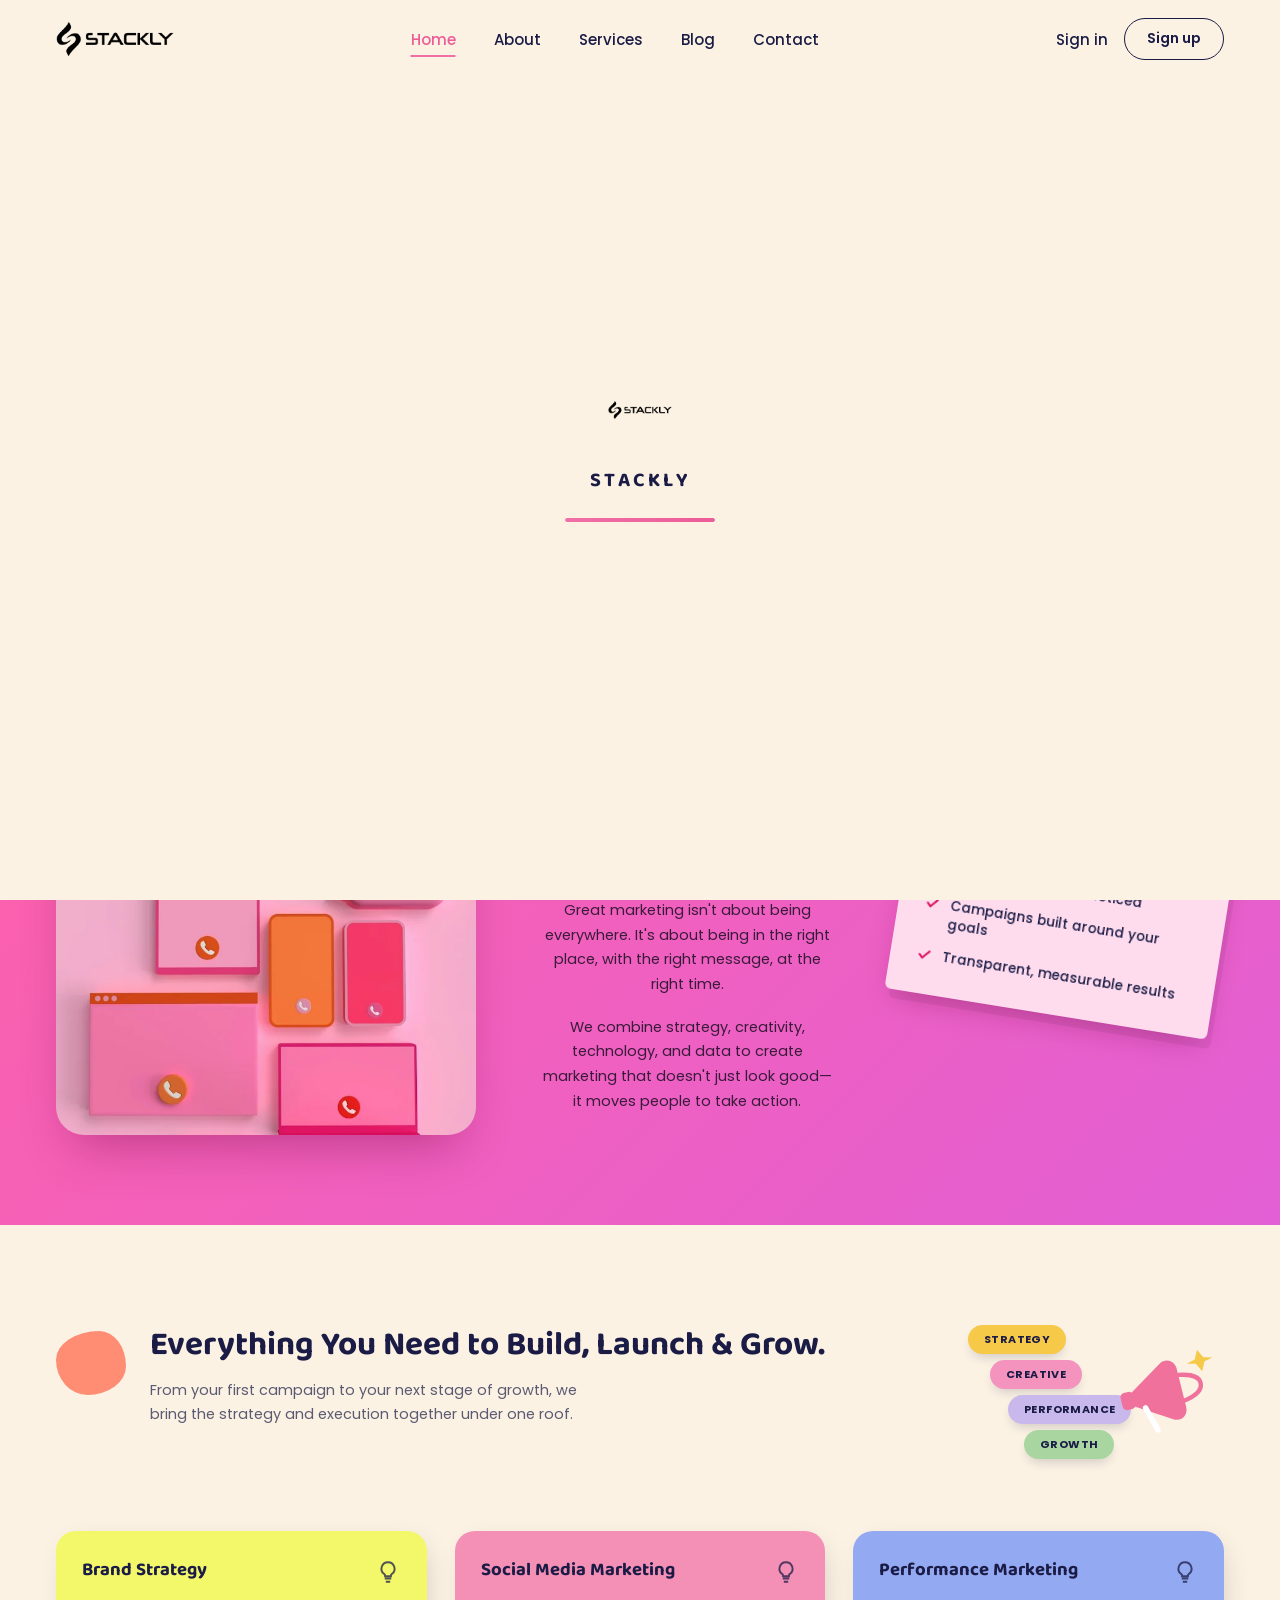
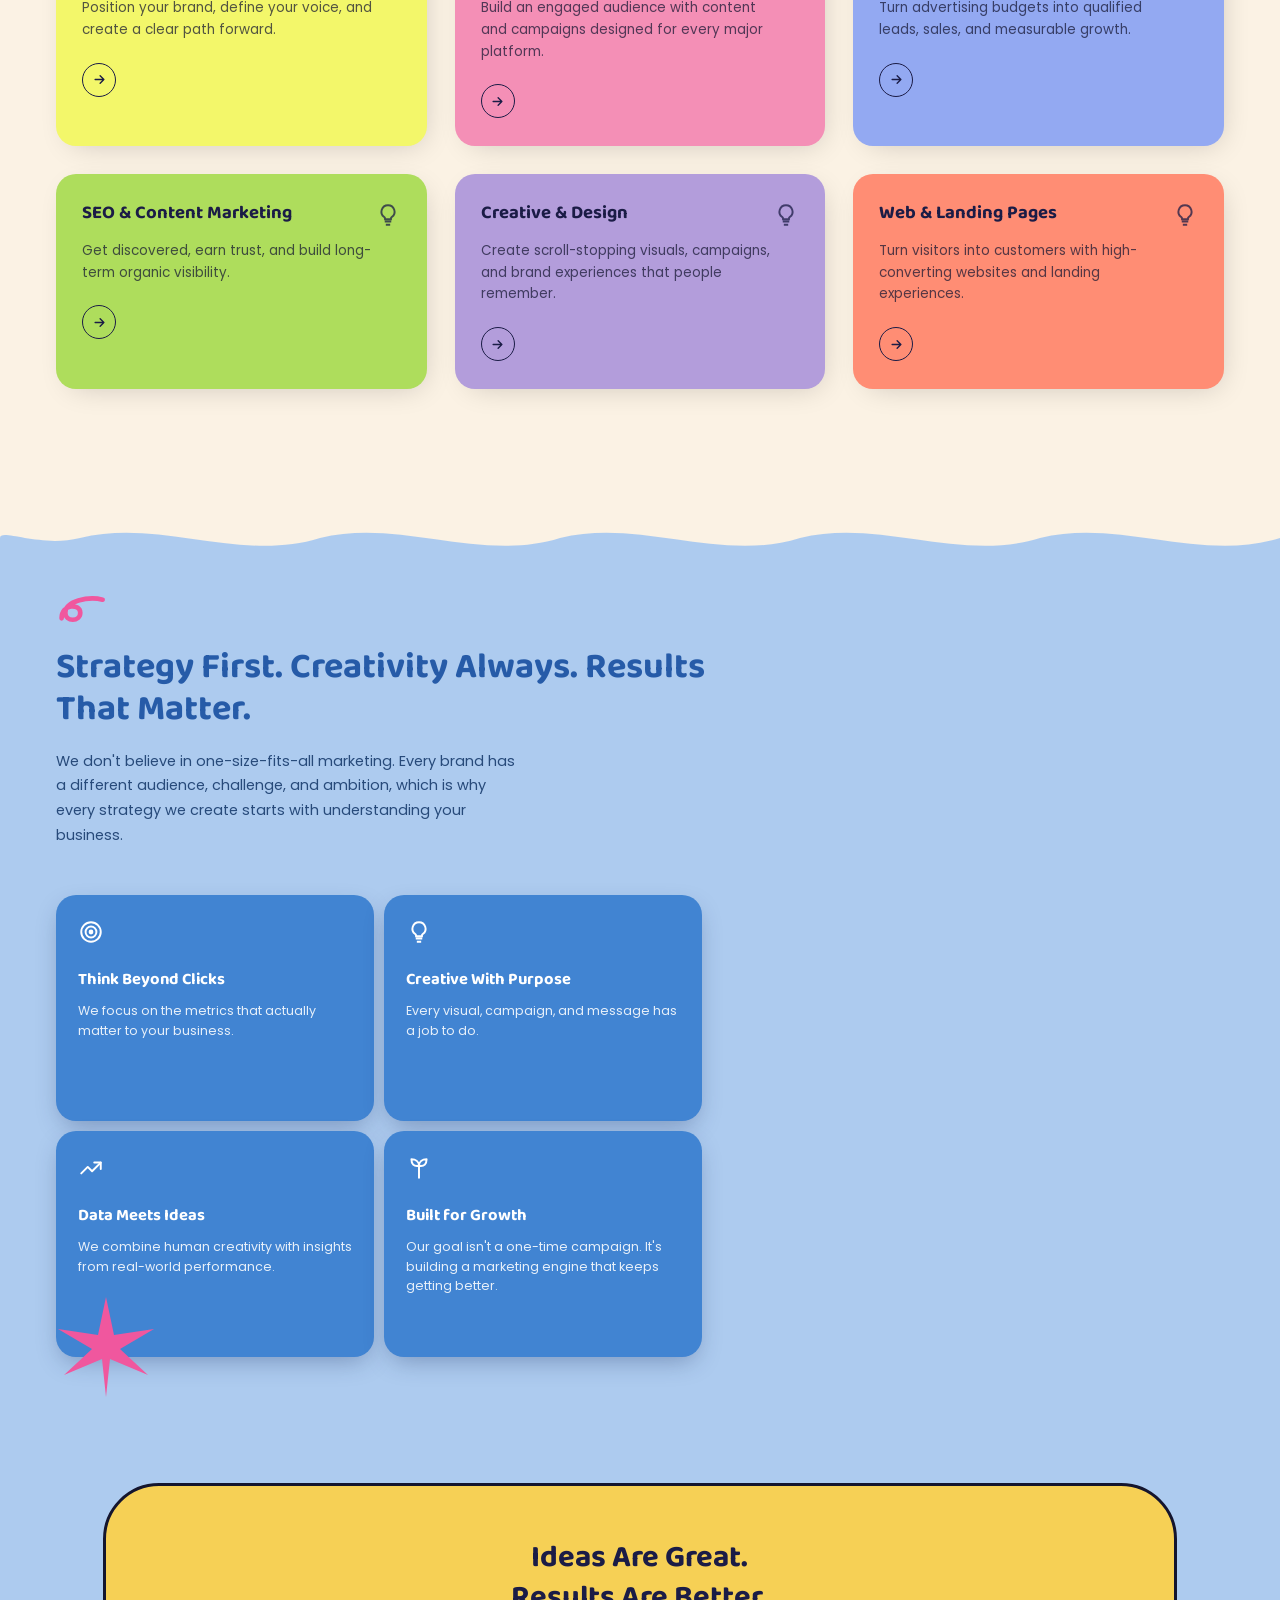
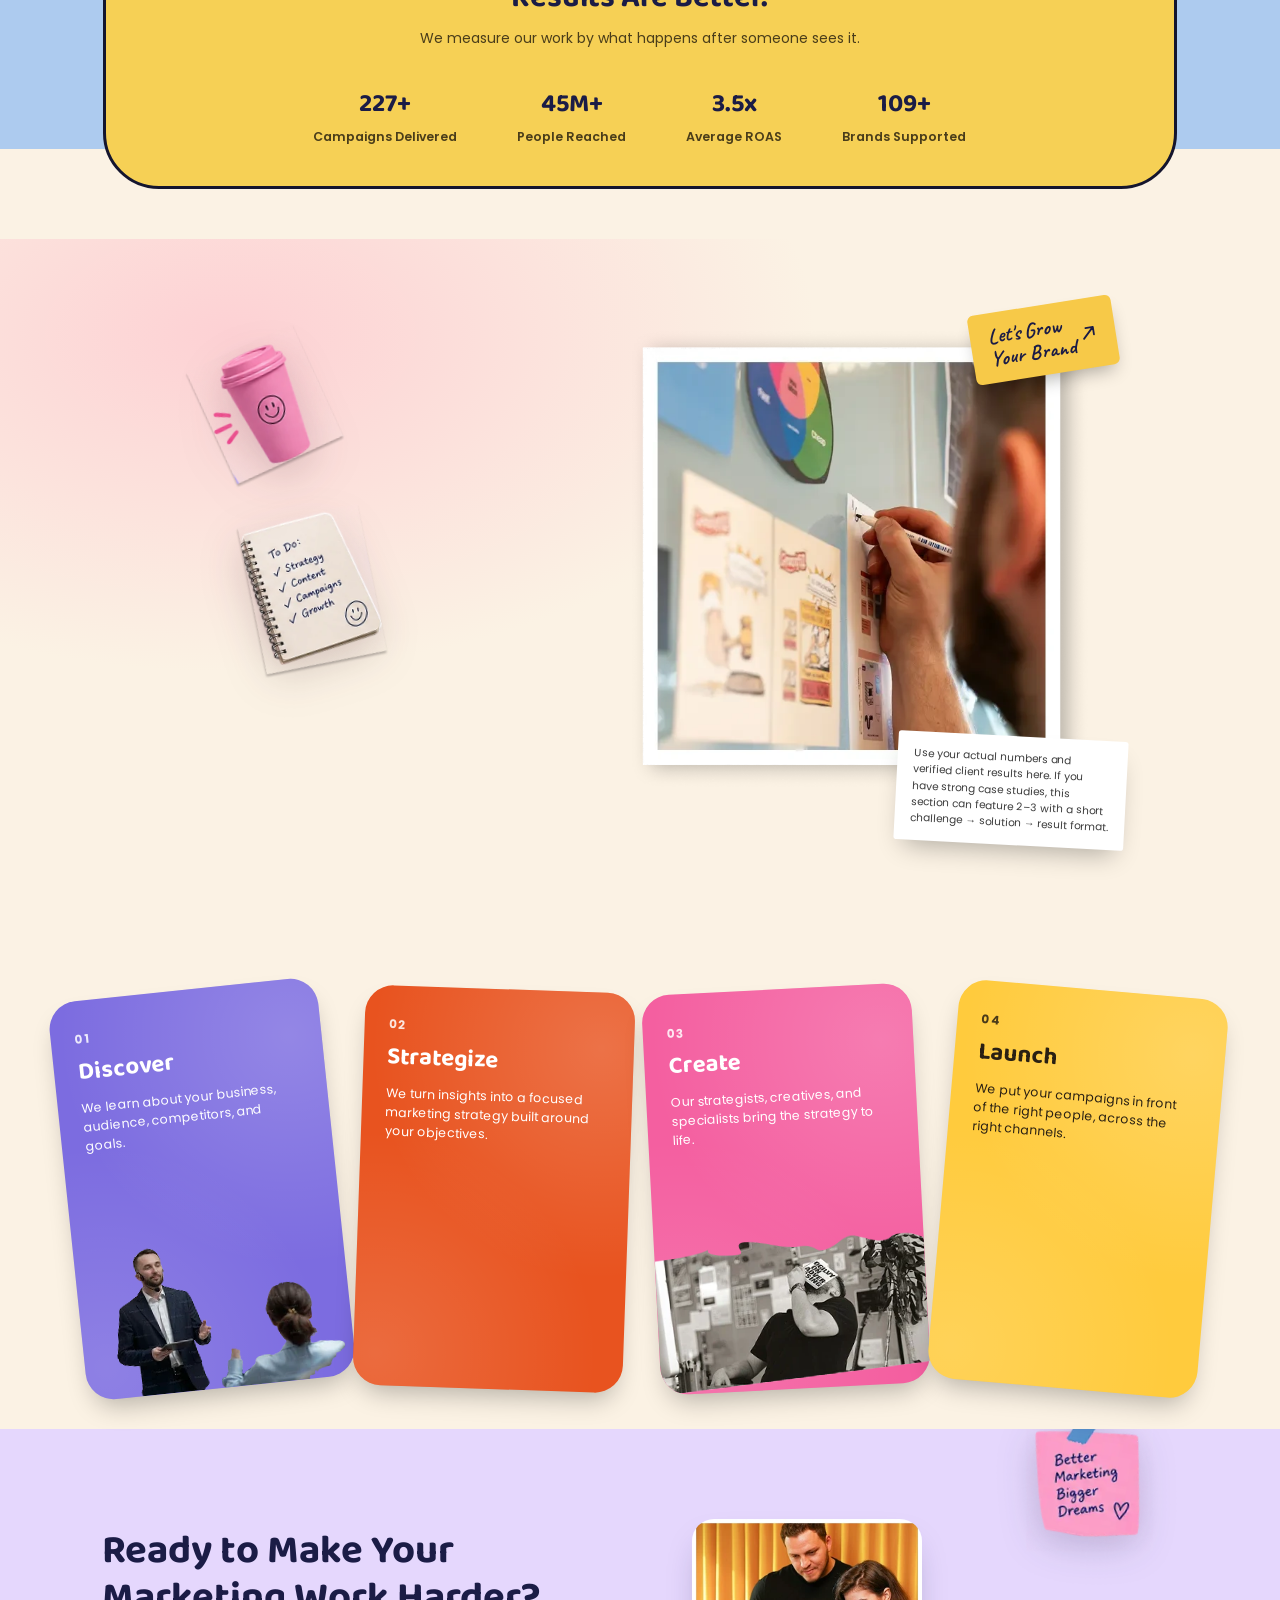
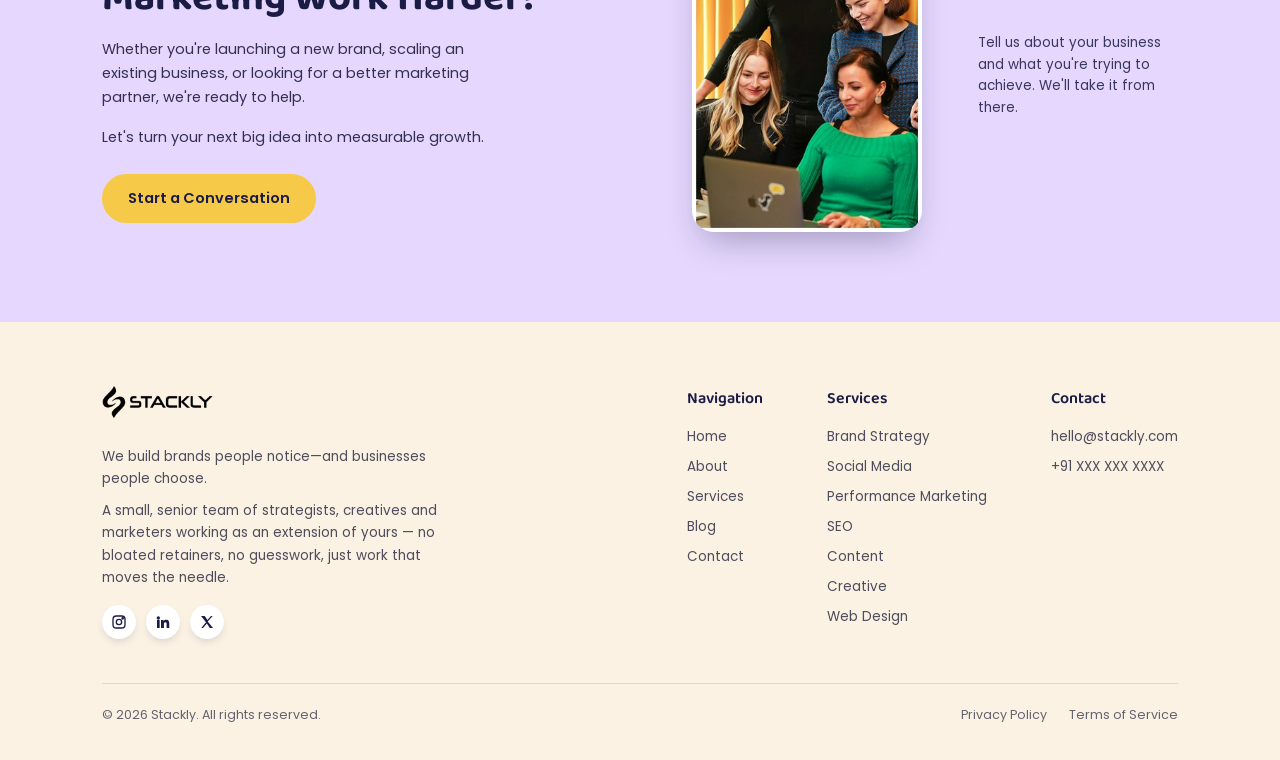
==== index.html @ a60ca411 "first commit" ====
<!DOCTYPE html>
<html lang="en">
<head>
<meta charset="UTF-8">
<meta name="viewport" content="width=device-width, initial-scale=1.0, viewport-fit=cover">
<title>Stackly — Marketing that turns attention into growth</title>
<link rel="icon" href="assets/images/favicon.png" type="image/png">
<link rel="preconnect" href="https://fonts.googleapis.com">
<link rel="preconnect" href="https://fonts.gstatic.com" crossorigin>
<link href="https://fonts.googleapis.com/css2?family=Baloo+2:wght@500;600;700;800&family=Poppins:wght@400;500;600&family=Caveat:wght@600;700&family=Bowlby+One+SC&display=swap" rel="stylesheet">
<link rel="stylesheet" href="css/base.css">
<link rel="stylesheet" href="css/home.css">
<link rel="stylesheet" href="css/preloader.css">
<script src="js/main.js" defer></script>
<script src="js/home.js" defer></script>
<script src="js/preloader.js" defer></script>
</head>
<body data-page="home">

<div id="preloader" aria-hidden="true">
  <div class="pl-mark"><img src="assets/images/logo-black.webp" alt=""></div>
  <div class="pl-word">STACKLY</div>
  <div class="pl-bar"></div>
</div>

<div data-include="header"></div>

<section class="hero">
  <div class="hero-copy">
    <h1>
      <span class="line"><span class="inner letters" id="l1">MARKETING</span></span>
      <span class="line"><span class="inner letters" id="l2">THAT TURNS</span></span>
      <span class="line"><span class="inner letters" id="l3">ATTENTION INTO</span></span>
      <span class="line pop"><span class="inner growth letters" id="l4">GROWTH.</span></span>
    </h1>
    <p>We help ambitious brands attract the right audience, build meaningful connections, and turn marketing into measurable business growth.</p>
    <div class="cta-row">
      <button class="btn-primary" data-href="contact.html">Let's Grow Your Brand</button>
      <button class="btn-outline" data-href="services.html">Explore Our Services</button>
    </div>
    <div class="tagline">
      <span>Strategy</span><span class="dot"></span>
      <span>Creative</span><span class="dot"></span>
      <span>Performance</span><span class="dot"></span>
      <span>Growth</span>
    </div>
  </div>

  <div class="hero-art">
    <div class="art-stage" id="artStage">
      <img class="hero-img" src="assets/images/home-marketing-that-turns-attention.webp" alt="Marketing that turns attention into growth — illustrated collage">
    </div>
  </div>
</section>

<section class="brand-more" id="brandMore">
  <div class="bm-wrap">
    <div class="bm-image">
      <img src="assets/images/home-3d-illustration-of-chat.webp" alt="3D illustration of chat and communication icons">
    </div>

    <div class="bm-copy">
      <h2 id="bmHeading">Your Brand Deserves More Than Just Marketing.</h2>
      <div class="bm-check">✓</div>
      <p>Great marketing isn't about being everywhere. It's about being in the right place, with the right message, at the right time.</p>
      <p>We combine strategy, creativity, technology, and data to create marketing that doesn't just look good—it moves people to take action.</p>
    </div>

    <div class="bm-note">
      <div class="bm-flag"></div>
      <ul>
        <li><span class="tick"><svg viewBox="0 0 20 20" fill="none" stroke="currentColor" stroke-width="2.4" stroke-linecap="round" stroke-linejoin="round"><path d="M4 10l4 4 8-9"/></svg></span>Data-backed strategies</li>
        <li><span class="tick"><svg viewBox="0 0 20 20" fill="none" stroke="currentColor" stroke-width="2.4" stroke-linecap="round" stroke-linejoin="round"><path d="M4 10l4 4 8-9"/></svg></span>Creative that gets noticed</li>
        <li><span class="tick"><svg viewBox="0 0 20 20" fill="none" stroke="currentColor" stroke-width="2.4" stroke-linecap="round" stroke-linejoin="round"><path d="M4 10l4 4 8-9"/></svg></span>Campaigns built around your goals</li>
        <li><span class="tick"><svg viewBox="0 0 20 20" fill="none" stroke="currentColor" stroke-width="2.4" stroke-linecap="round" stroke-linejoin="round"><path d="M4 10l4 4 8-9"/></svg></span>Transparent, measurable results</li>
      </ul>
    </div>
  </div>
</section>

<section class="build-section" id="buildSection">
  <div class="build-wrap">
    <div class="build-intro">
      <div class="intro-left">
        <div class="intro-blob"></div>
        <div class="intro-text">
          <h2 id="buildHeading">Everything You Need to Build, Launch &amp; Grow.</h2>
          <p>From your first campaign to your next stage of growth, we bring the strategy and execution together under one roof.</p>
        </div>
      </div>

      <div class="intro-megaphone">
        <div class="tag-stack">
          <span class="tag tag-strategy">STRATEGY</span>
          <span class="tag tag-creative">CREATIVE</span>
          <span class="tag tag-performance">PERFORMANCE</span>
          <span class="tag tag-growth">GROWTH</span>
        </div>
        <svg class="megaphone" viewBox="0 0 100 100" fill="none">
          <path d="M20 44 L52 24 C58 20 66 24 66 32 L66 68 C66 76 58 80 52 76 L20 56 Z" fill="currentColor"/>
          <rect x="10" y="42" width="12" height="16" rx="4" fill="currentColor"/>
          <path d="M66 38 C78 40 84 44 84 50 C84 56 78 60 66 62" stroke="currentColor" stroke-width="4" fill="none" stroke-linecap="round"/>
          <path d="M30 60 L36 82" stroke="#fff" stroke-width="5" stroke-linecap="round"/>
          <g class="spark">
            <path d="M88 20 L92 28 L100 30 L92 32 L88 40 L84 32 L76 30 L84 28 Z" fill="#F7C948"/>
          </g>
        </svg>
      </div>
    </div>

    <div class="cards-grid">
      <div class="service-card card-yellow">
        <div class="card-top">
          <h3>Brand Strategy</h3>
          <svg class="card-bulb" viewBox="0 0 24 24" fill="none" stroke="currentColor" stroke-width="1.8"><path d="M9 18h6M10 21h4M12 3a6 6 0 0 0-3.5 10.9c.5.4.8 1 .8 1.6v.5h5.4v-.5c0-.6.3-1.2.8-1.6A6 6 0 0 0 12 3Z"/></svg>
        </div>
        <p>Position your brand, define your voice, and create a clear path forward.</p>
        <button class="card-arrow" aria-label="Learn more" data-href="services.html"><svg viewBox="0 0 24 24" fill="none" stroke="currentColor" stroke-width="2.2" stroke-linecap="round" stroke-linejoin="round"><path d="M5 12h14M13 6l6 6-6 6"/></svg></button>
      </div>

      <div class="service-card card-pink">
        <div class="card-top">
          <h3>Social Media Marketing</h3>
          <svg class="card-bulb" viewBox="0 0 24 24" fill="none" stroke="currentColor" stroke-width="1.8"><path d="M9 18h6M10 21h4M12 3a6 6 0 0 0-3.5 10.9c.5.4.8 1 .8 1.6v.5h5.4v-.5c0-.6.3-1.2.8-1.6A6 6 0 0 0 12 3Z"/></svg>
        </div>
        <p>Build an engaged audience with content and campaigns designed for every major platform.</p>
        <button class="card-arrow" aria-label="Learn more" data-href="services.html"><svg viewBox="0 0 24 24" fill="none" stroke="currentColor" stroke-width="2.2" stroke-linecap="round" stroke-linejoin="round"><path d="M5 12h14M13 6l6 6-6 6"/></svg></button>
      </div>

      <div class="service-card card-blue">
        <div class="card-top">
          <h3>Performance Marketing</h3>
          <svg class="card-bulb" viewBox="0 0 24 24" fill="none" stroke="currentColor" stroke-width="1.8"><path d="M9 18h6M10 21h4M12 3a6 6 0 0 0-3.5 10.9c.5.4.8 1 .8 1.6v.5h5.4v-.5c0-.6.3-1.2.8-1.6A6 6 0 0 0 12 3Z"/></svg>
        </div>
        <p>Turn advertising budgets into qualified leads, sales, and measurable growth.</p>
        <button class="card-arrow" aria-label="Learn more" data-href="services.html"><svg viewBox="0 0 24 24" fill="none" stroke="currentColor" stroke-width="2.2" stroke-linecap="round" stroke-linejoin="round"><path d="M5 12h14M13 6l6 6-6 6"/></svg></button>
      </div>

      <div class="service-card card-green">
        <div class="card-top">
          <h3>SEO &amp; Content Marketing</h3>
          <svg class="card-bulb" viewBox="0 0 24 24" fill="none" stroke="currentColor" stroke-width="1.8"><path d="M9 18h6M10 21h4M12 3a6 6 0 0 0-3.5 10.9c.5.4.8 1 .8 1.6v.5h5.4v-.5c0-.6.3-1.2.8-1.6A6 6 0 0 0 12 3Z"/></svg>
        </div>
        <p>Get discovered, earn trust, and build long-term organic visibility.</p>
        <button class="card-arrow" aria-label="Learn more" data-href="services.html"><svg viewBox="0 0 24 24" fill="none" stroke="currentColor" stroke-width="2.2" stroke-linecap="round" stroke-linejoin="round"><path d="M5 12h14M13 6l6 6-6 6"/></svg></button>
      </div>

      <div class="service-card card-purple">
        <div class="card-top">
          <h3>Creative &amp; Design</h3>
          <svg class="card-bulb" viewBox="0 0 24 24" fill="none" stroke="currentColor" stroke-width="1.8"><path d="M9 18h6M10 21h4M12 3a6 6 0 0 0-3.5 10.9c.5.4.8 1 .8 1.6v.5h5.4v-.5c0-.6.3-1.2.8-1.6A6 6 0 0 0 12 3Z"/></svg>
        </div>
        <p>Create scroll-stopping visuals, campaigns, and brand experiences that people remember.</p>
        <button class="card-arrow" aria-label="Learn more" data-href="services.html"><svg viewBox="0 0 24 24" fill="none" stroke="currentColor" stroke-width="2.2" stroke-linecap="round" stroke-linejoin="round"><path d="M5 12h14M13 6l6 6-6 6"/></svg></button>
      </div>

      <div class="service-card card-orange">
        <div class="card-top">
          <h3>Web &amp; Landing Pages</h3>
          <svg class="card-bulb" viewBox="0 0 24 24" fill="none" stroke="currentColor" stroke-width="1.8"><path d="M9 18h6M10 21h4M12 3a6 6 0 0 0-3.5 10.9c.5.4.8 1 .8 1.6v.5h5.4v-.5c0-.6.3-1.2.8-1.6A6 6 0 0 0 12 3Z"/></svg>
        </div>
        <p>Turn visitors into customers with high-converting websites and landing experiences.</p>
        <button class="card-arrow" aria-label="Learn more" data-href="services.html"><svg viewBox="0 0 24 24" fill="none" stroke="currentColor" stroke-width="2.2" stroke-linecap="round" stroke-linejoin="round"><path d="M5 12h14M13 6l6 6-6 6"/></svg></button>
      </div>
    </div>
  </div>
</section>

<section class="strategy-section" id="strategySection">
  <svg class="wave-top" viewBox="0 0 1600 60" preserveAspectRatio="none">
    <path d="M0,0 L1600,0 L1600,30 C1500,55 1400,10 1300,30 C1200,55 1100,10 1000,30 C900,55 800,10 700,30 C600,55 500,10 400,30 C300,55 200,10 100,30 C50,40 0,20 0,30 Z" fill="#FBF2E4"/>
  </svg>

  <div class="strategy-wrap">
    <div class="strategy-row">
      <div class="strategy-copy">
        <svg class="squiggle-icon" viewBox="0 0 60 40" fill="none" stroke="currentColor" stroke-width="5" stroke-linecap="round">
          <path d="M6 30 C6 14 26 14 26 24 C26 34 10 34 10 24 C10 12 34 6 50 10"/>
        </svg>
        <h2 id="strategyHeading">Strategy First. Creativity Always. Results That Matter.</h2>
        <p>We don't believe in one-size-fits-all marketing. Every brand has a different audience, challenge, and ambition, which is why every strategy we create starts with understanding your business.</p>
      </div>

      <div class="strategy-cards">
        <div class="s-card">
          <svg class="s-icon" viewBox="0 0 24 24" fill="none" stroke="currentColor" stroke-width="1.8"><circle cx="12" cy="12" r="9"/><circle cx="12" cy="12" r="5"/><circle cx="12" cy="12" r="1.3" fill="currentColor"/></svg>
          <h3>Think Beyond Clicks</h3>
          <p>We focus on the metrics that actually matter to your business.</p>
        </div>
        <div class="s-card">
          <svg class="s-icon" viewBox="0 0 24 24" fill="none" stroke="currentColor" stroke-width="1.8"><path d="M9 18h6M10 21h4M12 3a6 6 0 0 0-3.5 10.9c.5.4.8 1 .8 1.6v.5h5.4v-.5c0-.6.3-1.2.8-1.6A6 6 0 0 0 12 3Z"/></svg>
          <h3>Creative With Purpose</h3>
          <p>Every visual, campaign, and message has a job to do.</p>
        </div>
        <div class="s-card">
          <svg class="s-icon" viewBox="0 0 24 24" fill="none" stroke="currentColor" stroke-width="1.8" stroke-linecap="round" stroke-linejoin="round"><path d="M3 17l6-6 4 4 8-8"/><path d="M15 7h6v6"/></svg>
          <h3>Data Meets Ideas</h3>
          <p>We combine human creativity with insights from real-world performance.</p>
        </div>
        <div class="s-card">
          <svg class="s-icon" viewBox="0 0 24 24" fill="none" stroke="currentColor" stroke-width="1.8" stroke-linecap="round" stroke-linejoin="round"><path d="M12 21V10M12 10C12 6 9 4 5 4c0 4 2 7 7 6ZM12 10c0-4 3-6 7-6 0 4-2 7-7 6Z"/></svg>
          <h3>Built for Growth</h3>
          <p>Our goal isn't a one-time campaign. It's building a marketing engine that keeps getting better.</p>
        </div>
      </div>
    </div>

    <svg class="star-decor" viewBox="0 0 100 100" fill="currentColor">
      <path d="M50 0 L58 38 L98 32 L64 52 L92 78 L54 62 L50 100 L46 62 L8 78 L36 52 L2 32 L42 38 Z"/>
    </svg>
  </div>

  <div class="stats-banner">
    <h3>Ideas Are Great.<br>Results Are Better.</h3>
    <p>We measure our work by what happens after someone sees it.</p>
    <div class="stats-row">
      <div class="stat"><strong data-count="250" data-suffix="+">0</strong><span>Campaigns Delivered</span></div>
      <div class="stat"><strong data-count="50" data-suffix="M+">0</strong><span>People Reached</span></div>
      <div class="stat"><strong data-count="3.8" data-suffix="x">0</strong><span>Average ROAS</span></div>
      <div class="stat"><strong data-count="120" data-suffix="+">0</strong><span>Brands Supported</span></div>
    </div>
  </div>
</section>

<section class="journey-section" id="journeySection">
  <div class="collage-wrap">
    <img class="collage-coffee" src="assets/images/home-coffee-cup-sticker.webp" alt="Coffee cup sticker">
    <img class="collage-notebook" src="assets/images/home-to-do-notebook-sticker.webp" alt="To-do notebook sticker">
    <div class="collage-photo-wrap">
      <img class="collage-photo" src="assets/images/home-team-planning-a-campaign.webp" alt="Team planning a campaign on a whiteboard">
      <div class="sticky-grow">Let's Grow<br>Your Brand
        <svg viewBox="0 0 24 24" fill="none" stroke="currentColor" stroke-width="2.4" stroke-linecap="round" stroke-linejoin="round"><path d="M5 19L19 5M19 5H9M19 5v10"/></svg>
      </div>
      <div class="note-card">Use your actual numbers and verified client results here. If you have strong case studies, this section can feature 2–3 with a short challenge → solution → result format.</div>
    </div>
  </div>

  <div class="process-row">
    <div class="proc-card" style="--rot:-6deg;--bg:#7c6ce0">
      <div class="proc-content">
        <span class="proc-num">01</span>
        <h3>Discover</h3>
        <p>We learn about your business, audience, competitors, and goals.</p>
      </div>
      <div class="proc-photo"><img src="assets/images/home-consultant-presenting-to-a.webp" alt="Consultant presenting to a client"></div>
    </div>
    <div class="proc-card no-photo" style="--rot:2deg;--bg:#e8531f">
      <div class="proc-content">
        <span class="proc-num">02</span>
        <h3>Strategize</h3>
        <p>We turn insights into a focused marketing strategy built around your objectives.</p>
      </div>
    </div>
    <div class="proc-card" style="--rot:-3deg;--bg:#f45fa0">
      <div class="proc-content">
        <span class="proc-num">03</span>
        <h3>Create</h3>
        <p>Our strategists, creatives, and specialists bring the strategy to life.</p>
      </div>
      <div class="proc-photo"><img src="assets/images/home-designer-pinning-creative-concepts.webp" alt="Designer pinning creative concepts to a board"></div>
    </div>
    <div class="proc-card no-photo dark-text" style="--rot:5deg;--bg:#ffcb3d">
      <div class="proc-content">
        <span class="proc-num">04</span>
        <h3>Launch</h3>
        <p>We put your campaigns in front of the right people, across the right channels.</p>
      </div>
    </div>
  </div>
</section>

<section class="cta-section" id="ctaSection">
  <div class="cta-sticky"><img src="assets/images/home-sticky-note-better-marketing.webp" alt="Sticky note: Better Marketing, Bigger Dreams"></div>
  <div class="cta-inner">
    <div class="cta-left">
      <h2>Ready to Make Your Marketing Work Harder?</h2>
      <p>Whether you're launching a new brand, scaling an existing business, or looking for a better marketing partner, we're ready to help.</p>
      <p>Let's turn your next big idea into measurable growth.</p>
      <button class="btn-primary" data-href="contact.html">Start a Conversation</button>
    </div>
    <div class="cta-photo"><img src="assets/images/home-team-collaborating-around-a.webp" alt="Team collaborating around a laptop"></div>
    <p class="cta-note">Tell us about your business and what you're trying to achieve. We'll take it from there.</p>
  </div>
</section>

<div data-include="footer"></div>

</body>
</html>
---- css/base.css ----
/* =====================================================================
   Stackly — shared styles
   Header (fixed on scroll), footer, and site-wide helpers.
   Loaded on every page BEFORE the page's own stylesheet.
   Header/footer use --site-* variables so they look identical everywhere;
   their background follows each page's own --cream.
   ===================================================================== */

:root{
  --site-ink:#141530;
  --site-navy:#1B1C46;
  --site-pink:#F06FA6;
  --site-pink-deep:#ED5C96;
  --header-h:78px;          /* height of the fixed header (body is padded by this) */
}

html{scroll-behavior:smooth;scroll-padding-top:var(--header-h);}
body{padding-top:var(--header-h);}

/* local reset so the shared components render the same on every page */
.site-header *, .site-footer *{margin:0;padding:0;box-sizing:border-box;}
.site-header, .site-footer{font-family:'Poppins',sans-serif;}

/* ================= HEADER (fixed) ================= */
.site-header{
  position:fixed !important;
  top:0 !important;
  left:0 !important;
  right:0 !important;
  z-index:9999;
  height:var(--header-h);
  display:flex;
  align-items:center;
  justify-content:space-between;
  padding:0 56px;
  background:var(--cream,#FBF2E4);
  transition:height .3s ease, box-shadow .3s ease, background-color .3s ease;
}
.site-header.is-scrolled{
  height:62px;
  box-shadow:0 10px 26px -16px rgba(27,28,70,.4);
}
@media (min-width:901px){
  @supports (background:color-mix(in srgb, red 50%, blue)){
    .site-header.is-scrolled{
      background:color-mix(in srgb, var(--cream,#FBF2E4) 90%, transparent);
      -webkit-backdrop-filter:blur(10px);
      backdrop-filter:blur(10px);
    }
  }
}

.brand-logo{display:flex;align-items:center;text-decoration:none;cursor:pointer;}
.brand-logo-img{
  height:34px;
  width:auto;
  display:block;
  transition:transform .5s cubic-bezier(.34,1.56,.64,1), filter .4s ease, height .3s ease;
}
.site-header.is-scrolled .brand-logo-img{height:30px;}
.brand-logo:hover .brand-logo-img{transform:rotate(-4deg) scale(1.05);filter:drop-shadow(0 4px 10px rgba(27,28,70,.25));}

.site-nav{display:flex;gap:38px;}
.site-nav a{
  text-decoration:none;
  color:var(--site-navy);
  font-size:15px;
  font-weight:500;
  position:relative;
  padding:4px 0;
  transition:color .3s ease;
}
.site-nav a::before{
  content:'';
  position:absolute;
  left:50%;bottom:-2px;
  width:0;height:2px;
  background:var(--site-pink);
  transition:all .35s cubic-bezier(.34,1.56,.64,1);
  transform:translateX(-50%);
}
.site-nav a:hover{color:var(--site-pink-deep);}
.site-nav a:hover::before{width:100%;}
.site-nav a.active{color:var(--site-pink-deep);}
.site-nav a.active::before{width:100%;}

.site-auth{display:flex;align-items:center;gap:16px;}
.site-signin{
  font-size:15px;font-weight:500;color:var(--site-navy);
  text-decoration:none;
  transition:opacity .3s, color .3s;
}
.site-signin:hover{opacity:.6;}
.site-signin.active{color:var(--site-pink-deep);}
.btn-signup{
  display:inline-block;
  font-family:'Poppins',sans-serif;
  font-weight:600;
  font-size:14px;
  line-height:1.4;
  text-decoration:none;
  border:1.5px solid var(--site-navy);
  background:transparent;
  padding:10px 22px;
  border-radius:30px;
  cursor:pointer;
  color:var(--site-navy);
  position:relative;
  overflow:hidden;
  transition:color .35s ease, transform .3s ease;
}
.btn-signup::before{
  content:'';
  position:absolute;inset:0;
  background:var(--site-navy);
  transform:translateY(101%);
  transition:transform .35s cubic-bezier(.65,0,.35,1);
  z-index:-1;
}
.btn-signup:hover, .btn-signup.active{color:#fff;transform:translateY(-2px);}
.btn-signup:hover::before, .btn-signup.active::before{transform:translateY(0);}

/* hamburger (mobile only) */
.site-toggle{
  display:none;
  width:42px;height:42px;
  border:0;background:transparent;cursor:pointer;
  flex-direction:column;align-items:center;justify-content:center;gap:5px;
}
.site-toggle span{
  display:block;width:24px;height:2.5px;border-radius:2px;
  background:var(--site-navy);
  transition:transform .3s ease, opacity .2s ease;
}
.site-header.menu-open .site-toggle span:nth-child(1){transform:translateY(7.5px) rotate(45deg);}
.site-header.menu-open .site-toggle span:nth-child(2){opacity:0;}
.site-header.menu-open .site-toggle span:nth-child(3){transform:translateY(-7.5px) rotate(-45deg);}

@media (max-width:900px){
  :root{--header-h:64px;}
  .site-header{padding:0 20px;flex-wrap:wrap;align-content:flex-start;}
  .site-header.is-scrolled{height:56px;}
  .site-header .brand-logo, .site-header .site-toggle{height:var(--header-h);}
  .site-header.is-scrolled .brand-logo, .site-header.is-scrolled .site-toggle{height:56px;}
  .brand-logo-img{height:30px;}
  .site-header.is-scrolled .brand-logo-img{height:27px;}
  .site-toggle{display:flex;margin-right:-8px;}
  .site-nav, .site-auth{display:none;width:100%;}
  .site-header.menu-open{height:auto;padding-bottom:18px;background:var(--cream,#FBF2E4);box-shadow:0 14px 30px -18px rgba(27,28,70,.45);}
  .site-header.menu-open .site-nav{display:flex;flex-direction:column;gap:4px;padding:6px 0 10px;}
  .site-header.menu-open .site-nav a{padding:11px 0;font-size:16px;}
  .site-header.menu-open .site-nav a::before{display:none;}
  .site-header.menu-open .site-auth{display:flex;padding-top:6px;}
}

/* ================= FOOTER ================= */
.site-footer{
  background:var(--cream,#FBF2E4);
  padding:64px 8vw 36px;
}
.footer-top{
  max-width:1300px;
  margin:0 auto;
  display:flex;
  justify-content:space-between;
  gap:40px;
  flex-wrap:wrap;
}
.footer-brand{max-width:340px;}
.footer-brand .brand-logo-img{height:32px;display:block;margin-bottom:18px;}
.footer-brand .brand-logo:hover .brand-logo-img{transform:none;filter:none;}
.footer-brand p{
  font-size:13.5px;
  line-height:1.65;
  color:var(--site-ink);
  opacity:.75;
  margin-top:10px;
}
.footer-cols{display:flex;gap:64px;flex-wrap:wrap;}
.footer-col h4{
  font-family:'Baloo 2',sans-serif;
  font-size:16px;
  font-weight:600;
  color:var(--site-navy);
  margin-bottom:16px;
}
.footer-col a{
  display:block;
  text-decoration:none;
  color:var(--site-ink);
  opacity:.75;
  font-size:13.5px;
  margin-bottom:10px;
  transition:opacity .25s ease, transform .25s ease, color .25s ease;
}
.footer-col a:hover{opacity:1;transform:translateX(3px);color:var(--site-pink-deep);}
.footer-social{display:flex;gap:10px;margin-top:16px;}
.footer-social a{
  width:34px;height:34px;
  border-radius:50%;
  background:#fff;
  display:flex;align-items:center;justify-content:center;
  color:var(--site-navy);
  box-shadow:0 4px 10px -4px rgba(27,28,70,.25);
  transition:transform .3s cubic-bezier(.34,1.56,.64,1), background .3s ease, color .3s ease;
}
.footer-social a svg{width:16px;height:16px;}
.footer-social a:hover{background:var(--site-pink);color:#fff;transform:translateY(-3px) rotate(-6deg);}
.footer-bottom{
  max-width:1300px;
  margin:44px auto 0;
  padding-top:22px;
  border-top:1px solid rgba(27,28,70,.12);
  display:flex;
  justify-content:space-between;
  align-items:center;
  flex-wrap:wrap;
  gap:12px;
}
.footer-bottom p{font-size:12.5px;color:var(--site-ink);opacity:.65;}
.footer-legal{display:flex;gap:22px;}
.footer-legal a{
  font-size:12.5px;
  color:var(--site-ink);
  opacity:.65;
  text-decoration:none;
  transition:opacity .25s ease, color .25s ease;
}
.footer-legal a:hover{opacity:1;color:var(--site-pink-deep);}

@media (max-width:700px){
  .footer-top{flex-direction:column;}
  .footer-cols{gap:40px;}
  .footer-bottom{flex-direction:column;text-align:center;}
}
---- css/home.css ----
:root{
  --cream:#FBF2E4;
  --cream-2:#F5E9D6;
  --navy:#1B1C46;
  --pink:#F06FA6;
  --pink-deep:#ED5C96;
  --yellow:#F7C948;
  --yellow-deep:#F3B429;
  --green:#A9D6A0;
  --blue:#AED4EC;
  --ink:#141530;
  --paper:#F3E9D2;
}

*{margin:0;padding:0;box-sizing:border-box;}

html{scroll-behavior:smooth;}

body{
  font-family:'Poppins',sans-serif;
  background:var(--cream);
  color:var(--ink);
  overflow-x:hidden;
}

/* ================= HERO ================= */
.hero{
  display:grid;
  grid-template-columns:540px 1fr;
  align-items:stretch;
  column-gap:3px;
  padding:36px 56px 64px;
  max-width:1579px;
  margin:0 auto;
}

.hero-copy{
  display:flex;
  flex-direction:column;
  justify-content:center;
  width:540px;
  max-width:100%;
}

.hero-copy h1{
  font-family:'Baloo 2',sans-serif;
  font-weight:800;
  font-size:clamp(34px,3.6vw,54px);
  line-height:1.08;
  text-transform:uppercase;
  color:var(--navy);
  letter-spacing:-0.5px;
}

.hero-copy h1 .line{
  display:block;
  overflow:hidden;
}

.hero-copy h1 .line span.inner{
  display:inline-block;
  transform:translateY(110%);
  animation:lineUp .8s cubic-bezier(.2,.9,.25,1) forwards;
}

.hero-copy h1 .line:nth-child(1) span.inner{animation-delay:.15s;}

.hero-copy h1 .line:nth-child(2) span.inner{animation-delay:.3s;}

.hero-copy h1 .line:nth-child(3) span.inner{animation-delay:.45s;}

@keyframes lineUp{to{transform:translateY(0);}}

.hero-copy h1 .growth{color:var(--pink);}

.hero-copy h1 .line.pop span.inner{animation:popIn .9s cubic-bezier(.34,1.56,.64,1) forwards;}

@keyframes popIn{
  0%{transform:translateY(80%) rotate(-4deg) scale(.9);opacity:0;}
  60%{transform:translateY(-4%) rotate(1.5deg) scale(1.03);opacity:1;}
  100%{transform:translateY(0) rotate(0) scale(1);}
}

/* letter hover ripple on headline */
.letters span{
  display:inline-block;
  transition:transform .25s cubic-bezier(.34,1.56,.64,1), color .25s ease;
}

.letters:hover span{ }

.letters span:hover{
  transform:translateY(-8px) rotate(-6deg) scale(1.15);
  color:var(--yellow-deep);
}

.hero-copy p{
  margin-top:22px;
  max-width:430px;
  font-size:15.5px;
  line-height:1.65;
  color:#4a4a63;
  opacity:0;
  animation:fadeUp .8s ease forwards;
  animation-delay:.75s;
}

.cta-row{
  display:flex;
  gap:16px;
  margin-top:28px;
  opacity:0;
  animation:fadeUp .8s ease forwards;
  animation-delay:.95s;
}

@keyframes fadeUp{
  from{opacity:0;transform:translateY(16px);}
  to{opacity:1;transform:translateY(0);}
}

.btn-primary{
  font-family:'Poppins',sans-serif;
  font-weight:600;
  font-size:14.5px;
  background:var(--yellow);
  color:var(--navy);
  border:none;
  padding:14px 26px;
  border-radius:30px;
  cursor:pointer;
  position:relative;
  overflow:hidden;
  box-shadow:0 0 0 0 rgba(247,201,72,.6);
  transition:transform .3s cubic-bezier(.34,1.56,.64,1), box-shadow .3s ease;
}

.btn-primary::after{
  content:'';
  position:absolute;
  top:0;left:-60%;
  width:40%;height:100%;
  background:linear-gradient(120deg,transparent,rgba(255,255,255,.65),transparent);
  transform:skewX(-20deg);
}

.btn-primary:hover{
  transform:translateY(-3px);
  box-shadow:0 10px 24px -8px rgba(243,180,41,.65);
}

.btn-primary:hover::after{
  animation:shine .9s ease forwards;
}

@keyframes shine{
  0%{left:-60%;}
  100%{left:130%;}
}

.btn-outline{
  font-family:'Poppins',sans-serif;
  font-weight:600;
  font-size:14.5px;
  background:transparent;
  color:var(--navy);
  border:1.5px solid var(--navy);
  padding:14px 24px;
  border-radius:30px;
  cursor:pointer;
  position:relative;
  overflow:hidden;
  z-index:1;
  transition:color .4s ease, transform .3s ease;
}

.btn-outline::before{
  content:'';
  position:absolute;inset:0;
  background:var(--navy);
  border-radius:30px;
  transform:scale(0);
  transition:transform .4s cubic-bezier(.65,0,.35,1);
  z-index:-1;
}

.btn-outline:hover{color:var(--cream);transform:translateY(-3px);}

.btn-outline:hover::before{transform:scale(1);}

.tagline{
  margin-top:34px;
  display:flex;
  align-items:center;
  gap:10px;
  font-size:13.5px;
  font-weight:600;
  color:var(--navy);
  opacity:0;
  animation:fadeUp .8s ease forwards;
  animation-delay:1.15s;
}

.tagline .dot{
  width:4px;height:4px;border-radius:50%;
  background:var(--pink);
  animation:pulseDot 1.8s ease-in-out infinite;
}

.tagline span:nth-child(4) .dot{animation-delay:.2s;}

.tagline span:nth-child(6) .dot{animation-delay:.4s;}

@keyframes pulseDot{
  0%,100%{transform:scale(1);opacity:1;}
  50%{transform:scale(1.8);opacity:.4;}
}

/* ================= ILLUSTRATION ================= */
.hero-art{
  position:relative;
  width:100%;
  display:flex;
  align-items:center;
  justify-content:center;
}

.art-stage{
  position:relative;
  width:100%;
  aspect-ratio:1672/941;
}

.hero-img{
  display:block;
  width:100%;
  height:100%;
  object-fit:contain;
}

@media (max-width:980px){
.hero{grid-template-columns:1fr;padding:24px 24px 48px;}
.hero-copy{width:100%;}
.art-stage{max-width:520px;margin:0 auto;}
}

/* ================= BRAND-MORE SECTION ================= */
.brand-more{
  background:linear-gradient(135deg,#FF61A7 0%,#E25FD5 100%);
  padding:90px 56px;
  overflow:hidden;
}

.bm-wrap{
  max-width:1450px;
  margin:0 auto;
  display:grid;
  grid-template-columns:minmax(280px,420px) 1fr minmax(260px,326px);
  align-items:center;
  gap:64px;
}

.bm-image{
  position:relative;
  aspect-ratio:1/1.04;
  border-radius:28px;
  overflow:hidden;
  box-shadow:0 25px 50px -18px rgba(120,10,70,.45);
  opacity:0;
  transform:translateX(-40px) rotate(-3deg);
  transition:opacity .8s cubic-bezier(.2,.9,.25,1), transform .8s cubic-bezier(.2,.9,.25,1);
}

.bm-image img{
  width:100%;height:100%;
  object-fit:cover;
  object-position:top center;
  display:block;
  transition:transform .6s ease;
}

.bm-image:hover img{transform:scale(1.06);}

.brand-more.in-view .bm-image{opacity:1;transform:translateX(0) rotate(0deg);}

.bm-copy{
  text-align:center;
  color:var(--navy);
}

.bm-copy h2{
  font-family:'Baloo 2',sans-serif;
  font-weight:700;
  font-size:clamp(26px,2.4vw,34px);
  line-height:1.25;
}

.bm-copy h2 .word{
  display:inline-block;
  opacity:0;
  transform:translateY(18px);
  transition:opacity .6s ease, transform .6s ease;
}

.brand-more.in-view .bm-copy h2 .word{opacity:1;transform:translateY(0);}

.bm-check{
  width:26px;height:26px;
  margin:18px auto 0;
  border-radius:50%;
  background:rgba(255,255,255,.55);
  display:flex;align-items:center;justify-content:center;
  color:var(--navy);
  font-size:13px;
  font-weight:700;
  opacity:0;
  transform:scale(0);
  transition:opacity .5s ease, transform .5s cubic-bezier(.34,1.56,.64,1);
  transition-delay:.5s;
}

.brand-more.in-view .bm-check{opacity:1;transform:scale(1);}

.bm-copy p{
  font-size:14.5px;
  line-height:1.7;
  color:#3a1a3a;
  margin-top:18px;
  opacity:0;
  transform:translateY(14px);
  transition:opacity .6s ease, transform .6s ease;
}

.bm-copy p:nth-of-type(1){transition-delay:.6s;}

.bm-copy p:nth-of-type(2){transition-delay:.75s;}

.brand-more.in-view .bm-copy p{opacity:1;transform:translateY(0);}

.bm-note{
  position:relative;
  background:#FEDCEE;
  border-radius:6px;
  padding:30px 26px;
  box-shadow:5px 9px 0 rgba(0,0,0,.06), 0 14px 28px -10px rgba(120,10,70,.35);
  opacity:0;
  transform:translateX(40px) rotate(0deg);
  transition:opacity .8s cubic-bezier(.2,.9,.25,1), transform .8s cubic-bezier(.34,1.2,.5,1);
  transition-delay:.3s;
}

.brand-more.in-view .bm-note{opacity:1;transform:translateX(0) rotate(9.17deg);}

.bm-note:hover{transform:rotate(2deg) scale(1.03) !important;}

.bm-flag{
  position:absolute;
  top:-18px;left:-22px;
  width:52px;height:48px;
  background:#DC1361;
  border-radius:0 60% 60% 60%;
  transform:rotate(-18deg);
  animation:flagWiggle 3.2s ease-in-out infinite;
  box-shadow:0 8px 14px -6px rgba(0,0,0,.35);
}

@keyframes flagWiggle{
  0%,100%{transform:rotate(-18deg);}
  50%{transform:rotate(-8deg);}
}

.bm-note ul{list-style:none;}

.bm-note li{
  display:flex;
  align-items:flex-start;
  gap:10px;
  font-size:13.5px;
  font-weight:500;
  line-height:1.4;
  color:var(--navy);
  margin-bottom:14px;
  opacity:0;
  transform:translateX(14px);
  transition:opacity .5s ease, transform .5s cubic-bezier(.34,1.56,.64,1);
}

.bm-note li:last-child{margin-bottom:0;}

.brand-more.in-view .bm-note li{opacity:1;transform:translateX(0);}

.brand-more.in-view .bm-note li:nth-child(1){transition-delay:.9s;}

.brand-more.in-view .bm-note li:nth-child(2){transition-delay:1.02s;}

.brand-more.in-view .bm-note li:nth-child(3){transition-delay:1.14s;}

.brand-more.in-view .bm-note li:nth-child(4){transition-delay:1.26s;}

.bm-note .tick{
  flex-shrink:0;
  width:16px;height:16px;
  margin-top:1px;
  color:#DC1361;
}

.bm-note .tick svg{width:100%;height:100%;}

@media (max-width:980px){
.bm-wrap{grid-template-columns:1fr;gap:40px;justify-items:center;}
.bm-image{width:100%;max-width:380px;}
.bm-note{max-width:340px;}
}

/* ================= BUILD/SERVICES SECTION ================= */
.build-section{
  background:var(--cream);
  padding:100px 56px 120px;
  position:relative;
  overflow:hidden;
}

.build-wrap{
  max-width:1500px;
  margin:0 auto;
}

.build-intro{
  display:flex;
  align-items:flex-start;
  justify-content:space-between;
  gap:40px;
  margin-bottom:56px;
  position:relative;
}

.intro-left{
  display:flex;
  gap:24px;
  align-items:flex-start;
}

.intro-blob{
  flex-shrink:0;
  width:70px;height:64px;
  background:#FF8D74;
  border-radius:62% 38% 55% 45% / 45% 55% 45% 55%;
  margin-top:6px;
  animation:blobMorph 6s ease-in-out infinite;
}

@keyframes blobMorph{
  0%,100%{border-radius:62% 38% 55% 45% / 45% 55% 45% 55%;transform:rotate(0deg);}
  50%{border-radius:45% 55% 40% 60% / 55% 40% 60% 45%;transform:rotate(8deg);}
}

.intro-text h2{
  font-family:'Baloo 2',sans-serif;
  font-weight:700;
  font-size:clamp(26px,2.6vw,36px);
  line-height:1.2;
  color:var(--navy);
}

.intro-text h2 .word{
  display:inline-block;
  opacity:0;
  transform:translateY(16px);
  transition:opacity .55s ease, transform .55s ease;
}

.build-section.in-view .intro-text h2 .word{opacity:1;transform:translateY(0);}

.intro-text p{
  margin-top:14px;
  max-width:440px;
  font-size:14.5px;
  line-height:1.65;
  color:#5a5a72;
  opacity:0;
  transform:translateY(12px);
  transition:opacity .6s ease .4s, transform .6s ease .4s;
}

.build-section.in-view .intro-text p{opacity:1;transform:translateY(0);}

.intro-megaphone{
  position:relative;
  width:260px;
  height:150px;
  flex-shrink:0;
}

.tag-stack{
  position:absolute;
  left:0;top:0;
  display:flex;
  flex-direction:column;
  gap:6px;
}

.tag{
  font-family:'Poppins',sans-serif;
  font-weight:700;
  font-size:11px;
  letter-spacing:.4px;
  padding:6px 16px;
  border-radius:20px;
  color:var(--navy);
  box-shadow:0 6px 12px -4px rgba(20,21,48,.2);
  opacity:0;
  transform:translateY(14px) scale(.8);
  transition:opacity .5s cubic-bezier(.34,1.56,.64,1), transform .5s cubic-bezier(.34,1.56,.64,1);
}

.build-section.in-view .tag{opacity:1;transform:translateY(0) scale(1);}

.tag-strategy{background:#F7C948;align-self:flex-start;margin-left:4px;transform-origin:center;}

.tag-creative{background:#F393BE;align-self:flex-start;margin-left:26px;}

.tag-performance{background:#C9B8EC;align-self:flex-start;margin-left:44px;}

.tag-growth{background:#A9D6A0;align-self:flex-start;margin-left:60px;}

.build-section.in-view .tag-strategy{transition-delay:.2s;}

.build-section.in-view .tag-creative{transition-delay:.32s;}

.build-section.in-view .tag-performance{transition-delay:.44s;}

.build-section.in-view .tag-growth{transition-delay:.56s;}

.tag:hover{transform:translateY(-4px) scale(1.06) !important;}

.megaphone{
  position:absolute;
  right:0;top:6px;
  width:110px;
  color:#F0729C;
  opacity:0;
  transform:scale(.7) rotate(-14deg);
  transition:opacity .6s cubic-bezier(.34,1.56,.64,1) .5s, transform .6s cubic-bezier(.34,1.56,.64,1) .5s;
  animation:megaShake 3.4s ease-in-out infinite 1.3s;
  transform-origin:70% 70%;
}

.build-section.in-view .megaphone{opacity:1;transform:scale(1) rotate(-14deg);}

@keyframes megaShake{
  0%,100%{transform:rotate(-14deg);}
  50%{transform:rotate(-8deg);}
}

.megaphone .spark{
  animation:sparkle 1.8s ease-in-out infinite;
  transform-origin:center;
}

@keyframes sparkle{
  0%,100%{opacity:1;transform:scale(1);}
  50%{opacity:.4;transform:scale(.7);}
}

.cards-grid{
  display:grid;
  grid-template-columns:repeat(3,1fr);
  gap:28px;
}

.service-card{
  border-radius:20px;
  padding:28px 26px;
  box-shadow:5px 7px 30px -10px rgba(0,0,0,.2);
  position:relative;
  opacity:0;
  transform:translateY(36px) scale(.94);
  transition:opacity .6s cubic-bezier(.2,.9,.25,1), transform .6s cubic-bezier(.2,.9,.25,1), box-shadow .35s ease;
  cursor:default;
}

.build-section.in-view .service-card{opacity:1;transform:translateY(0) scale(1);}

.cards-grid .service-card:nth-child(1){transition-delay:.05s;}

.cards-grid .service-card:nth-child(2){transition-delay:.15s;}

.cards-grid .service-card:nth-child(3){transition-delay:.25s;}

.cards-grid .service-card:nth-child(4){transition-delay:.35s;}

.cards-grid .service-card:nth-child(5){transition-delay:.45s;}

.cards-grid .service-card:nth-child(6){transition-delay:.55s;}

.service-card:hover{
  transform:translateY(-8px) scale(1.015) !important;
  box-shadow:8px 16px 34px -10px rgba(0,0,0,.3);
}

.card-yellow{background:#F3F76A;}

.card-pink{background:#F48FB6;}

.card-blue{background:#93A9F2;}

.card-green{background:#AEDD5C;}

.card-purple{background:#B39DDB;}

.card-orange{background:#FF8D74;}

.card-top{
  display:flex;
  align-items:flex-start;
  justify-content:space-between;
  gap:10px;
}

.service-card h3{
  font-family:'Baloo 2',sans-serif;
  font-weight:700;
  font-size:18.5px;
  color:var(--navy);
  line-height:1.25;
}

.card-bulb{
  flex-shrink:0;
  width:26px;height:26px;
  color:var(--navy);
  opacity:.75;
  transition:transform .4s cubic-bezier(.34,1.56,.64,1);
}

.service-card:hover .card-bulb{transform:rotate(-18deg) scale(1.15);}

.service-card p{
  margin-top:12px;
  font-size:13.5px;
  line-height:1.6;
  color:rgba(20,21,48,.72);
  max-width:92%;
}

.card-arrow{
  margin-top:22px;
  width:34px;height:34px;
  border-radius:50%;
  border:1.6px solid var(--navy);
  background:transparent;
  display:flex;align-items:center;justify-content:center;
  cursor:pointer;
  color:var(--navy);
  transition:background .35s ease, transform .35s cubic-bezier(.34,1.56,.64,1);
}

.card-arrow svg{width:15px;height:15px;transition:transform .35s ease;}

.service-card:hover .card-arrow{background:var(--navy);color:var(--cream);transform:rotate(45deg);}

@media (max-width:980px){
.cards-grid{grid-template-columns:1fr 1fr;}
.build-intro{flex-direction:column;}
.intro-megaphone{width:100%;height:auto;margin-top:24px;}
}

@media (max-width:640px){
.cards-grid{grid-template-columns:1fr;}
}

/* ================= STRATEGY / STATS SECTION ================= */
.strategy-section{
  position:relative;
  background:#ADCBEF;
  padding:80px 56px 30px;
  margin-bottom:90px;
  overflow:visible;
}

.wave-top{
  position:absolute;
  top:-1px;left:0;
  width:100%;
  height:60px;
  display:block;
}

.strategy-wrap{
  max-width:1580px;
  margin:0 auto;
  position:relative;
}

.strategy-row{
  display:flex;
  justify-content:space-between;
  align-items:flex-start;
  flex-wrap:wrap;
  gap:48px;
}

.strategy-copy{width:668px;max-width:100%;position:relative;}

.squiggle-icon{
  width:56px;height:40px;
  color:#F0579E;
  margin-bottom:10px;
  animation:squiggleWiggle 3.6s ease-in-out infinite;
  transform-origin:30% 60%;
}

@keyframes squiggleWiggle{
  0%,100%{transform:rotate(-6deg);}
  50%{transform:rotate(6deg);}
}

.strategy-copy h2{
  font-family:'Baloo 2',sans-serif;
  font-weight:700;
  font-size:clamp(28px,2.8vw,40px);
  line-height:1.18;
  color:#265BA8;
}

.strategy-copy h2 .word{
  display:inline-block;
  opacity:0;
  transform:translateY(16px);
  transition:opacity .55s ease, transform .55s ease;
}

.strategy-section.in-view .strategy-copy h2 .word{opacity:1;transform:translateY(0);}

.strategy-copy p{
  margin-top:18px;
  max-width:460px;
  font-size:14.5px;
  line-height:1.7;
  color:#274a7a;
  opacity:0;
  transform:translateY(12px);
  transition:opacity .6s ease .4s, transform .6s ease .4s;
}

.strategy-section.in-view .strategy-copy p{opacity:1;transform:translateY(0);}

.strategy-cards{
  display:grid;
  grid-template-columns:318px 318px;
  gap:10px;
}

.s-card{
  width:318px;height:226px;
  background:#4184D2;
  border-radius:20px;
  padding:24px 22px;
  box-shadow:0 9px 24px -6px rgba(20,40,90,.35);
  color:#fff;
  opacity:0;
  transform:translateY(30px) scale(.94);
  transition:opacity .55s cubic-bezier(.2,.9,.25,1), transform .55s cubic-bezier(.2,.9,.25,1), box-shadow .3s ease;
}

.strategy-section.in-view .s-card{opacity:1;transform:translateY(0) scale(1);}

.strategy-cards .s-card:nth-child(1){transition-delay:.1s;}

.strategy-cards .s-card:nth-child(2){transition-delay:.2s;}

.strategy-cards .s-card:nth-child(3){transition-delay:.3s;}

.strategy-cards .s-card:nth-child(4){transition-delay:.4s;}

.s-card:hover{transform:translateY(-6px) scale(1.02) !important;box-shadow:0 16px 30px -8px rgba(20,40,90,.45);}

.s-card .s-icon{
  width:26px;height:26px;
  margin-bottom:14px;
  transition:transform .4s cubic-bezier(.34,1.56,.64,1);
}

.s-card:hover .s-icon{transform:rotate(-14deg) scale(1.15);}

.s-card h3{
  font-family:'Baloo 2',sans-serif;
  font-weight:700;
  font-size:16.5px;
}

.s-card p{
  margin-top:8px;
  font-size:12.5px;
  line-height:1.55;
  color:rgba(255,255,255,.88);
}

.star-decor{
  position:absolute;
  left:0;
  bottom:-40px;
  width:100px;height:100px;
  color:#F0579E;
  animation:starPulse 3.5s ease-in-out infinite;
}

@keyframes starPulse{
  0%,100%{transform:rotate(0deg) scale(1);}
  50%{transform:rotate(12deg) scale(1.08);}
}

.stats-banner{
  position:relative;
  margin:56px auto 0;
  width:92%;
  max-width:1180px;
  background:#F6D055;
  border:3px solid #14152E;
  border-radius:56px;
  padding:52px 60px 40px;
  text-align:center;
  z-index:5;
  opacity:0;
  transform:translateY(30px) scale(.97);
  transition:opacity .7s cubic-bezier(.2,.9,.25,1), transform .7s cubic-bezier(.2,.9,.25,1);
}

.strategy-section.in-view .stats-banner{opacity:1;transform:translateY(70px) scale(1);transition-delay:.3s;}

.stats-banner h3{
  font-family:'Baloo 2',sans-serif;
  font-weight:700;
  font-size:clamp(24px,2.4vw,32px);
  color:var(--navy);
  line-height:1.3;
}

.stats-banner > p{
  margin-top:10px;
  font-size:14px;
  color:#4a3d1a;
}

.stats-row{
  display:flex;
  justify-content:center;
  gap:60px;
  margin-top:34px;
  flex-wrap:wrap;
}

.stat{display:flex;flex-direction:column;align-items:center;}

.stat strong{
  font-family:'Baloo 2',sans-serif;
  font-weight:700;
  font-size:clamp(22px,2vw,30px);
  color:var(--navy);
}

.stat span{
  margin-top:4px;
  font-size:12.5px;
  font-weight:600;
  color:#4a3d1a;
}

@media (max-width:1180px){
.strategy-row{justify-content:center;}
.strategy-section{margin-bottom:90px;}
.stats-banner{border-radius:32px;padding:36px 26px;}
}

@media (max-width:640px){
.strategy-cards{grid-template-columns:1fr;}
.s-card{width:100%;}
.stats-row{gap:28px;}
}

/* ================= JOURNEY / PROCESS SECTION ================= */
.journey-section{
  position:relative;
  padding:90px 24px 40px;
  background:
    radial-gradient(ellipse 900px 520px at 18% 8%, rgba(255,182,199,.55), transparent 65%),
    var(--cream);
  overflow:visible;
}

.collage-wrap{
  position:relative;
  max-width:900px;
  margin:0 auto 140px;
  height:520px;
}

.collage-coffee, .collage-notebook{
  position:absolute;
  filter:drop-shadow(0 14px 20px rgba(60,20,40,.18));
  opacity:0;
  transform:translateY(24px) rotate(0deg);
  transition:opacity .7s cubic-bezier(.2,.9,.25,1), transform .7s cubic-bezier(.2,.9,.25,1);
}

.journey-section.in-view .collage-coffee{opacity:1;transform:translateY(0) rotate(-9deg);transition-delay:.15s;}

.journey-section.in-view .collage-notebook{opacity:1;transform:translateY(0) rotate(7deg);transition-delay:.3s;}

.collage-coffee{left:0;top:0;width:150px;animation:driftA 6s ease-in-out infinite 1s;}

.collage-notebook{left:38px;top:170px;width:168px;animation:driftB 7s ease-in-out infinite 1.2s;}

@keyframes driftA{0%,100%{transform:translateY(0) rotate(-9deg);}50%{transform:translateY(-10px) rotate(-6deg);}}

@keyframes driftB{0%,100%{transform:translateY(0) rotate(7deg);}50%{transform:translateY(-8px) rotate(4deg);}}

.collage-photo-wrap{
  position:absolute;
  right:0;top:0;
  width:460px;
  max-width:62%;
  opacity:0;
  transform:translateY(30px) scale(.94);
  transition:opacity .8s cubic-bezier(.2,.9,.25,1), transform .8s cubic-bezier(.2,.9,.25,1);
  transition-delay:.05s;
}

.journey-section.in-view .collage-photo-wrap{opacity:1;transform:translateY(0) scale(1);}

.collage-photo{width:100%;display:block;border-radius:14px;}

.sticky-grow{
  position:absolute;
  top:-24px;right:-26px;
  background:#F7C948;
  padding:12px 18px;
  border-radius:6px;
  transform:rotate(-9deg);
  font-family:'Caveat',cursive;
  font-weight:700;
  font-size:21px;
  line-height:1.1;
  color:var(--navy);
  box-shadow:0 10px 18px -6px rgba(0,0,0,.3);
  display:flex;align-items:center;gap:6px;
  animation:noteFloat2 4.5s ease-in-out infinite 2s;
}

@keyframes noteFloat2{
  0%,100%{transform:rotate(-9deg) translateY(0);}
  50%{transform:rotate(-6deg) translateY(-6px);}
}

.sticky-grow svg{width:18px;height:18px;flex-shrink:0;}

.note-card{
  position:absolute;
  bottom:-56px;right:-36px;
  width:230px;
  background:#fff;
  padding:14px 16px;
  font-size:10.5px;
  line-height:1.55;
  color:#3a3a3a;
  box-shadow:0 14px 26px -10px rgba(0,0,0,.3);
  transform:rotate(3deg);
  border-radius:3px;
  opacity:0;
  transition:opacity .6s ease, transform .6s cubic-bezier(.34,1.56,.64,1);
  transition-delay:.55s;
}

.journey-section.in-view .note-card{opacity:1;}

.note-card:hover{transform:rotate(0deg) scale(1.04);}

.process-row{
  display:flex;
  justify-content:center;
  align-items:stretch;
  flex-wrap:wrap;
  gap:22px;
  max-width:1300px;
  margin:0 auto;
}

.proc-card{
  position:relative;
  width:270px;
  min-height:400px;
  display:flex;
  flex-direction:column;
  border-radius:28px;
  overflow:hidden;
  background:var(--bg);
  box-shadow:0 14px 26px -8px rgba(0,0,0,.28);
  opacity:0;
  z-index:1;
  transform:translateY(50px) rotate(0deg) scale(.9);
  transition:opacity .6s cubic-bezier(.2,.9,.25,1), transform .5s cubic-bezier(.34,1.2,.5,1), z-index 0s;
}

.proc-card::before{
  content:'';
  position:absolute;
  inset:0;
  background:
    radial-gradient(circle at 88% 14%, rgba(255,255,255,.18), transparent 55%),
    radial-gradient(circle at 8% 92%, rgba(255,255,255,.14), transparent 50%);
  pointer-events:none;
}

.journey-section.in-view .proc-card{opacity:1;transform:translateY(0) rotate(var(--rot)) scale(1);}

.proc-card:nth-child(1){transition-delay:.1s;}

.proc-card:nth-child(2){transition-delay:.22s;}

.proc-card:nth-child(3){transition-delay:.34s;}

.proc-card:nth-child(4){transition-delay:.46s;}

.proc-card:hover{transform:translateY(-16px) rotate(0deg) scale(1.06) !important;z-index:10;}

.proc-content{
  position:relative;
  z-index:1;
  padding:30px 24px 20px;
  color:#fff;
}

.proc-card.no-photo .proc-content{flex:1;padding-bottom:30px;}

.proc-card.dark-text .proc-content{color:#2a2013;}

.proc-num{font-size:12px;font-weight:700;opacity:.85;letter-spacing:.5px;display:block;}

.proc-content h3{
  font-family:'Baloo 2',sans-serif;
  font-weight:700;
  font-size:24px;
  margin-top:4px;
}

.proc-content p{
  font-size:12.5px;
  line-height:1.5;
  margin-top:8px;
  max-width:96%;
}

.proc-photo{
  position:relative;
  z-index:1;
  margin-top:auto;
  height:150px;
  flex-shrink:0;
}

.proc-photo img{width:100%;height:100%;object-fit:cover;display:block;}

@media (max-width:900px){
.collage-wrap{height:auto;padding-bottom:60px;}
.collage-coffee,.collage-notebook{position:relative;display:inline-block;margin:8px;}
.collage-photo-wrap{position:relative;width:100%;max-width:420px;margin:40px auto 0;right:auto;}
}

@media (max-width:640px){
.proc-card{width:80%;margin:10px auto;}
.process-row{flex-direction:column;}
}

/* ================= CTA SECTION ================= */
.cta-section{
  background:#E5D7FD;
  padding:90px 8vw;
  position:relative;
  overflow:hidden;
}

.cta-sticky{
  position:absolute;
  top:-38px;
  right:9vw;
  width:150px;
  transform:rotate(9deg);
  opacity:0;
  transition:opacity .7s ease .3s, transform .7s cubic-bezier(.34,1.56,.64,1) .3s;
}

.cta-section.in-view .cta-sticky{opacity:1;transform:rotate(9deg) translateY(0);}

.cta-sticky img{width:100%;display:block;filter:drop-shadow(0 10px 18px rgba(27,28,70,.2));}

.cta-inner{
  max-width:1200px;
  margin:0 auto;
  display:flex;
  align-items:center;
  gap:56px;
  flex-wrap:wrap;
}

.cta-left{
  flex:1 1 380px;
  opacity:0;
  transform:translateY(24px);
  transition:opacity .6s ease, transform .6s cubic-bezier(.2,.9,.25,1);
}

.cta-section.in-view .cta-left{opacity:1;transform:translateY(0);}

.cta-left h2{
  font-family:'Baloo 2',sans-serif;
  font-weight:700;
  font-size:clamp(28px,3.4vw,40px);
  color:var(--navy);
  line-height:1.18;
}

.cta-left p{
  font-size:14.5px;
  line-height:1.65;
  color:var(--ink);
  opacity:.85;
  max-width:420px;
  margin-top:16px;
}

.cta-left .btn-primary{margin-top:24px;}

.cta-photo{
  flex:0 0 auto;
  width:230px;
  border-radius:22px;
  overflow:hidden;
  box-shadow:0 18px 34px -12px rgba(27,28,70,.35);
  opacity:0;
  transform:translateY(24px) scale(.96);
  transition:opacity .6s ease .12s, transform .6s cubic-bezier(.2,.9,.25,1) .12s;
}

.cta-section.in-view .cta-photo{opacity:1;transform:translateY(0) scale(1);}

.cta-photo img{width:100%;height:100%;object-fit:cover;display:block;}

.cta-note{
  flex:0 0 200px;
  font-size:13.5px;
  line-height:1.6;
  color:var(--navy);
  opacity:0;
  transition:opacity .6s ease .24s, transform .6s cubic-bezier(.2,.9,.25,1) .24s;
  transform:translateY(24px);
}

.cta-section.in-view .cta-note{opacity:.85;transform:translateY(0);}

@media (max-width:900px){
.cta-inner{justify-content:center;text-align:center;}
.cta-left p{margin-left:auto;margin-right:auto;}
.cta-sticky{right:20px;width:110px;}
}
---- css/preloader.css ----
/* =====================================================================
   Preloader — index.html only. Shown for a fixed 2s, then fades out.
   ===================================================================== */
html.is-preloading{overflow:hidden;}
html.is-preloading body{overflow:hidden;}

#preloader{
  position:fixed;
  inset:0;
  z-index:4000;
  display:flex;
  align-items:center;
  justify-content:center;
  flex-direction:column;
  gap:22px;
  background:var(--cream,#FBF2E4);
  transition:opacity .55s ease, visibility .55s ease;
}
#preloader.pl-hide{
  opacity:0;
  visibility:hidden;
  pointer-events:none;
}

.pl-mark{
  width:64px;
  height:64px;
  position:relative;
  animation:plPop .9s cubic-bezier(.34,1.56,.64,1) both, plFloat 1.6s ease-in-out .9s infinite;
}
.pl-mark img{
  width:100%;
  height:100%;
  object-fit:contain;
  display:block;
}
@keyframes plPop{
  0%{transform:scale(.4) rotate(-20deg);opacity:0;}
  100%{transform:scale(1) rotate(0deg);opacity:1;}
}
@keyframes plFloat{
  0%,100%{transform:translateY(0) rotate(0deg);}
  50%{transform:translateY(-6px) rotate(-4deg);}
}

.pl-word{
  display:flex;
  font-family:'Baloo 2',sans-serif;
  font-weight:700;
  font-size:20px;
  letter-spacing:3px;
  color:var(--navy,#1B1C46);
}
.pl-word span{
  display:inline-block;
  opacity:0;
  animation:plLetter .5s ease forwards;
}

.pl-bar{
  width:150px;
  height:4px;
  border-radius:4px;
  background:rgba(27,28,70,.12);
  overflow:hidden;
}
.pl-bar::after{
  content:'';
  display:block;
  height:100%;
  width:100%;
  border-radius:4px;
  background:linear-gradient(90deg, var(--pink,#F06FA6), var(--pink-deep,#ED5C96));
  transform:translateX(-100%);
  animation:plFill 2s cubic-bezier(.4,0,.2,1) forwards;
}
@keyframes plLetter{to{opacity:1;}}
@keyframes plFill{to{transform:translateX(0%);}}

@media (prefers-reduced-motion:reduce){
  .pl-mark, .pl-mark img, .pl-word span, .pl-bar::after{animation:none !important;opacity:1 !important;transform:none !important;}
}
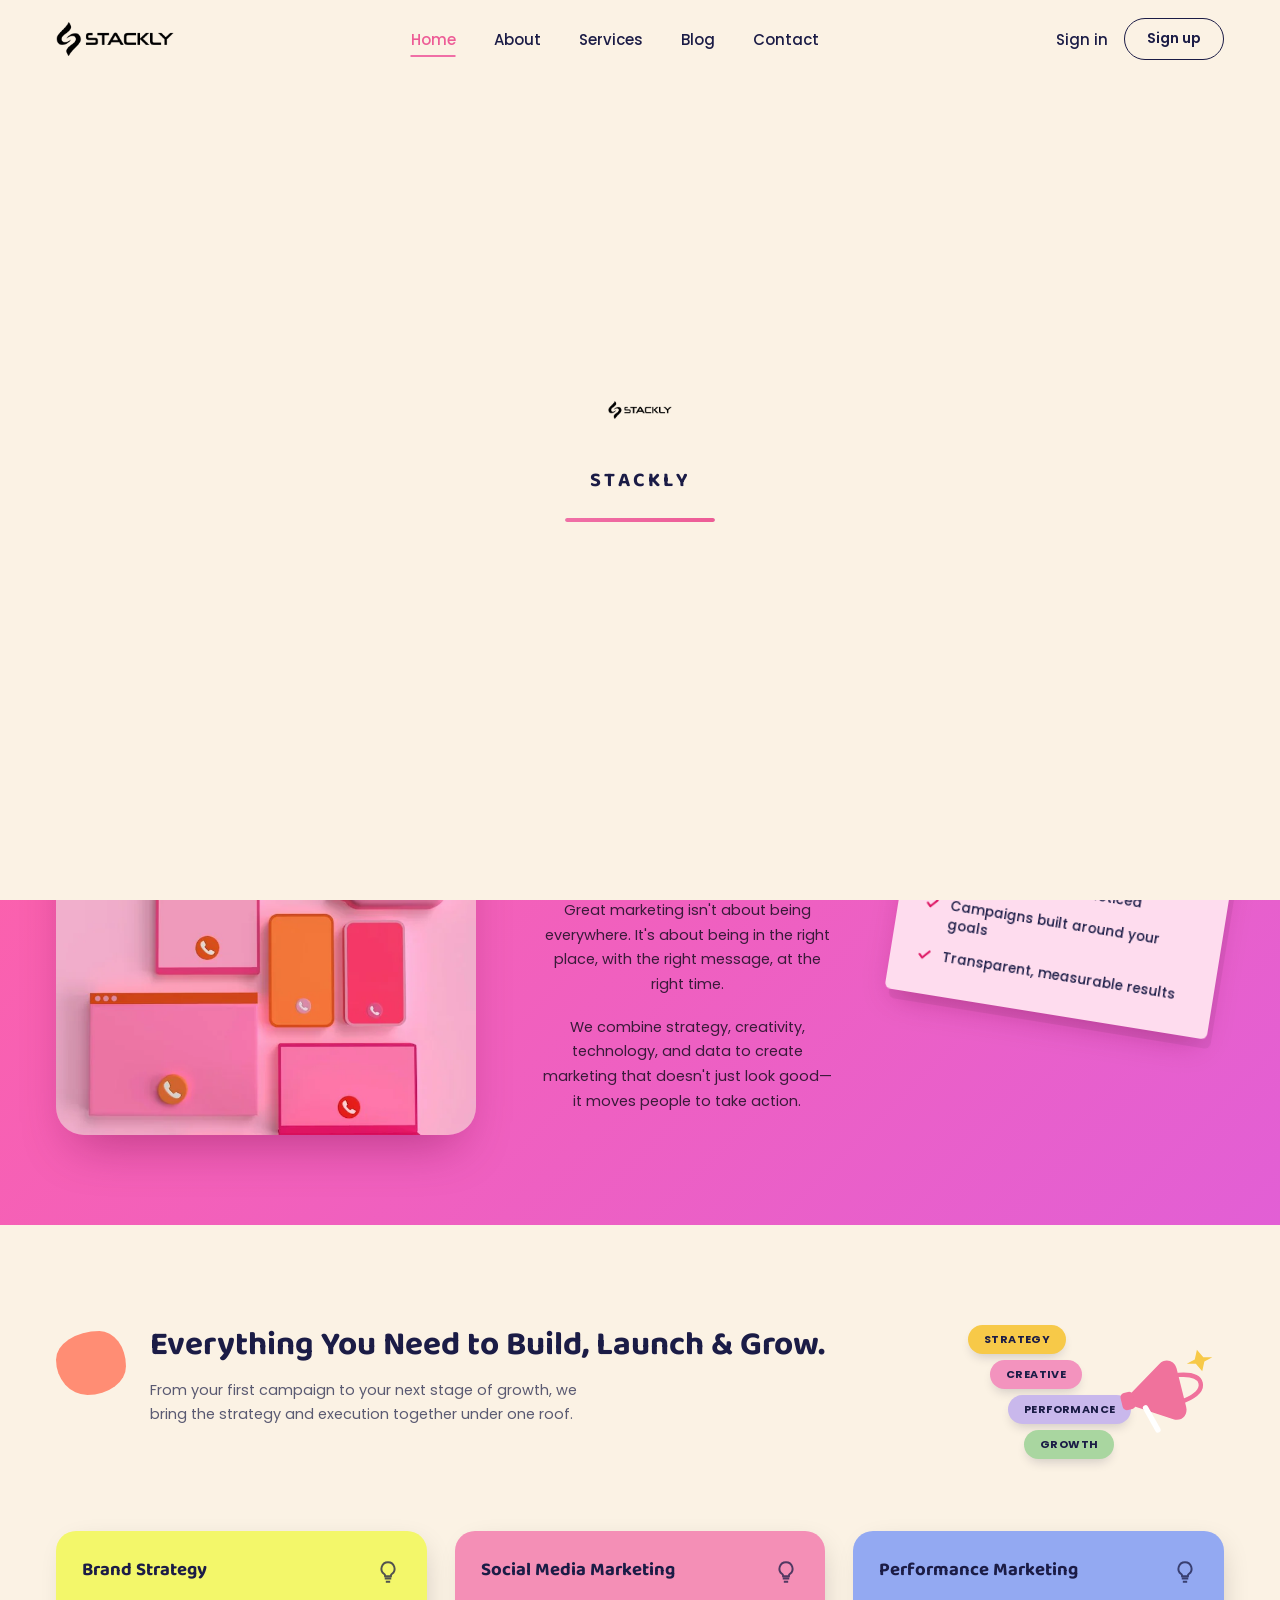
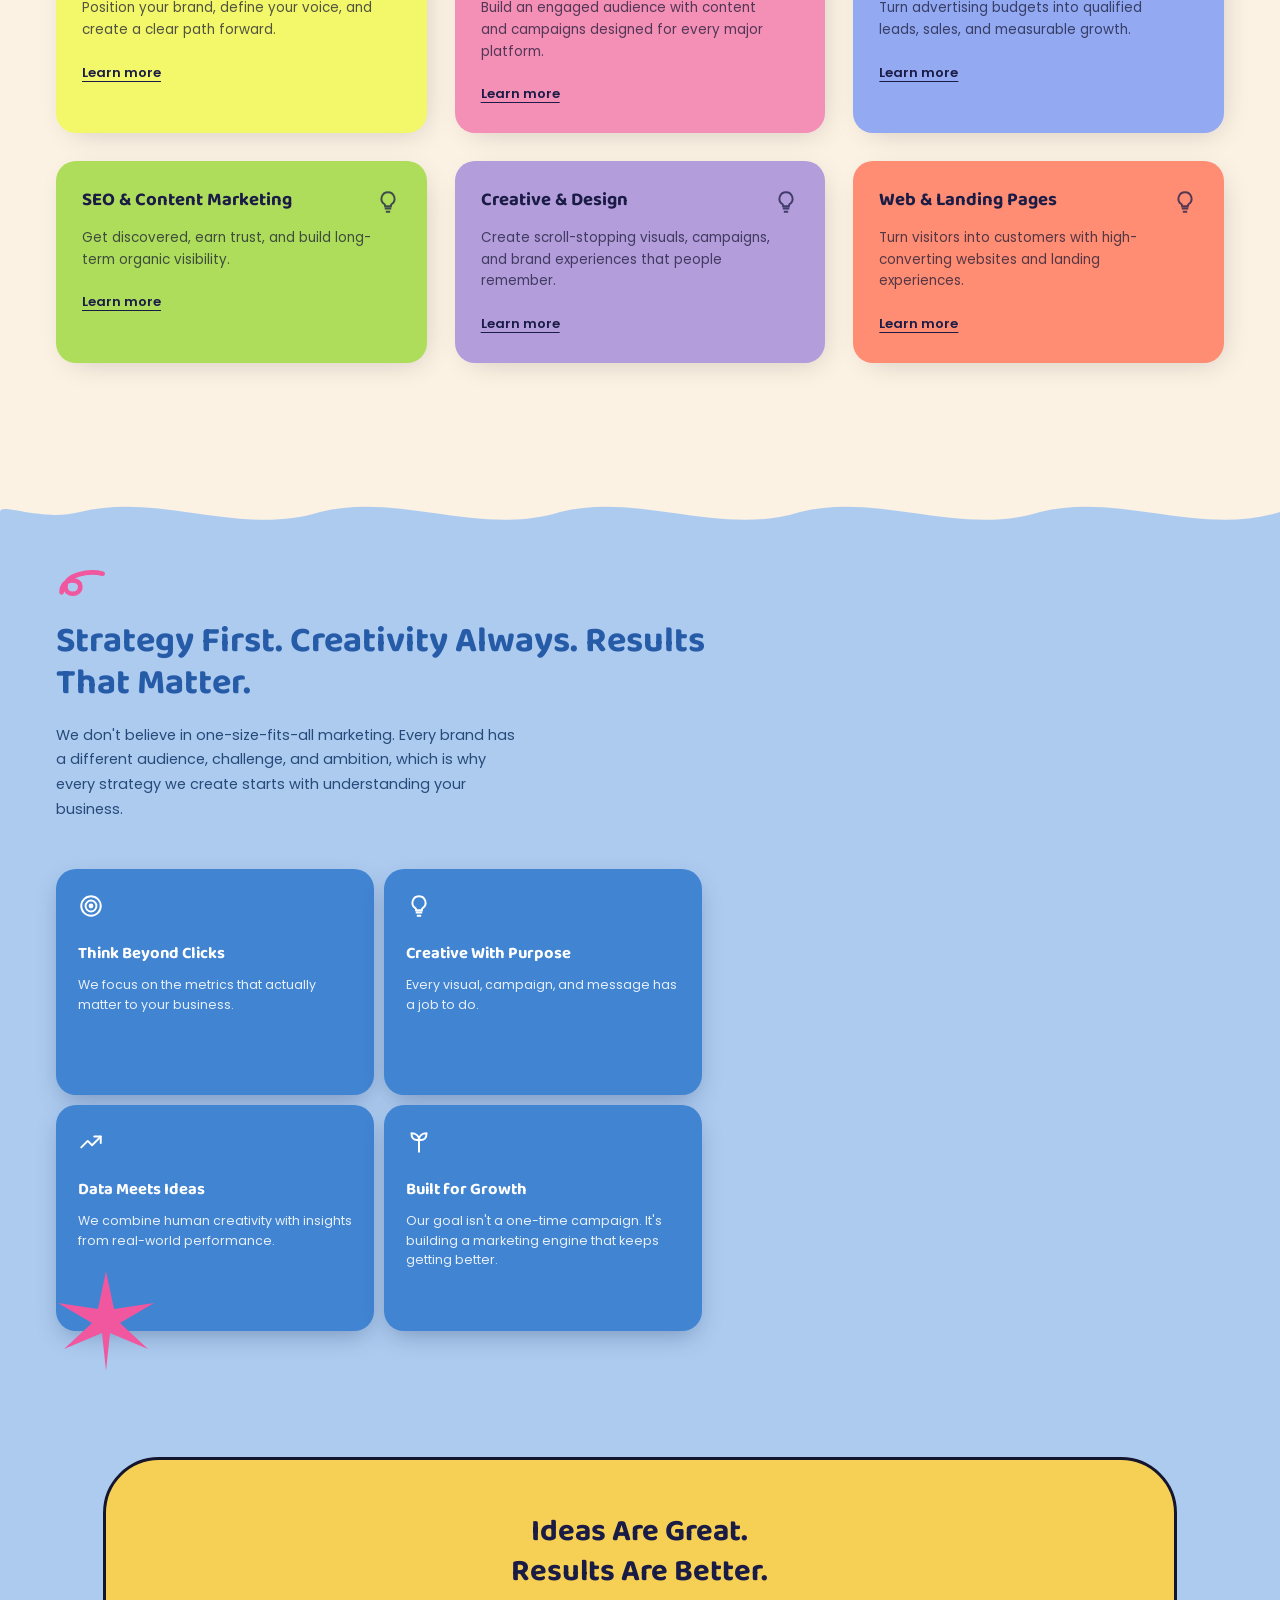
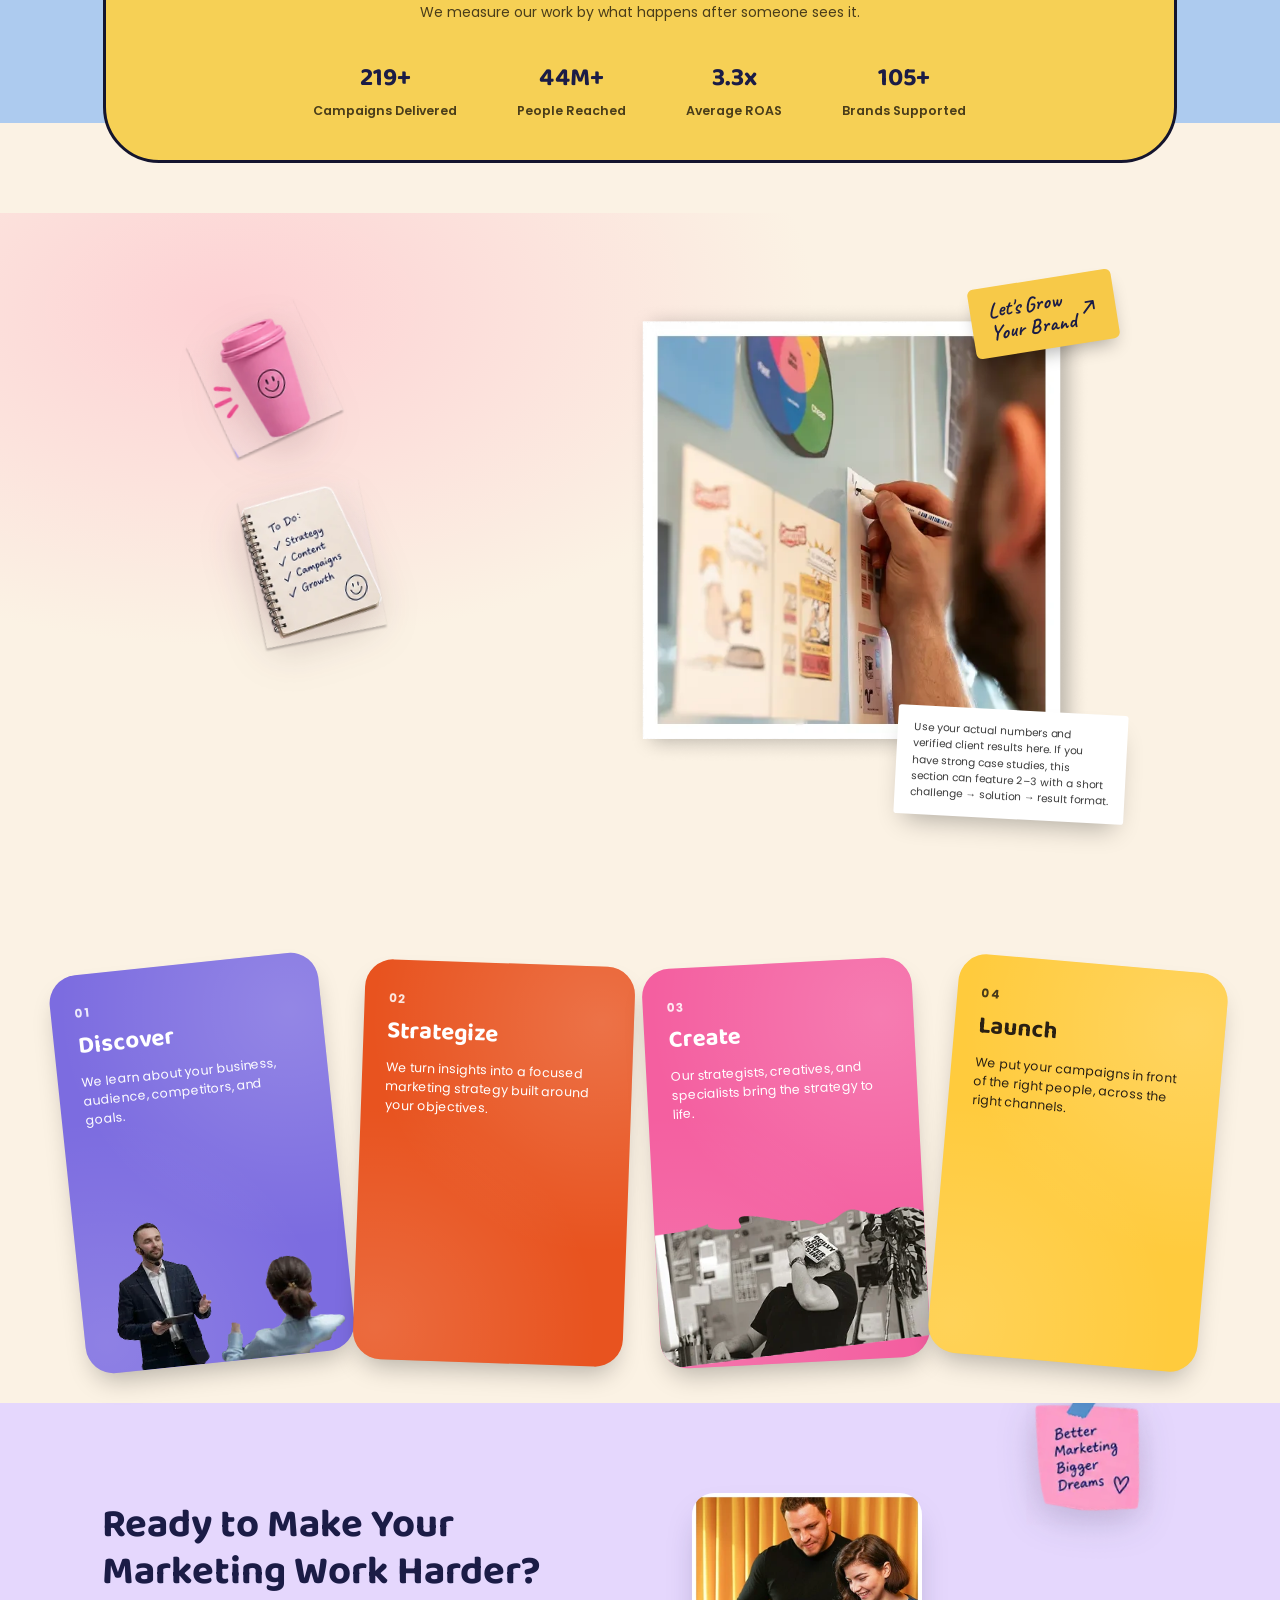
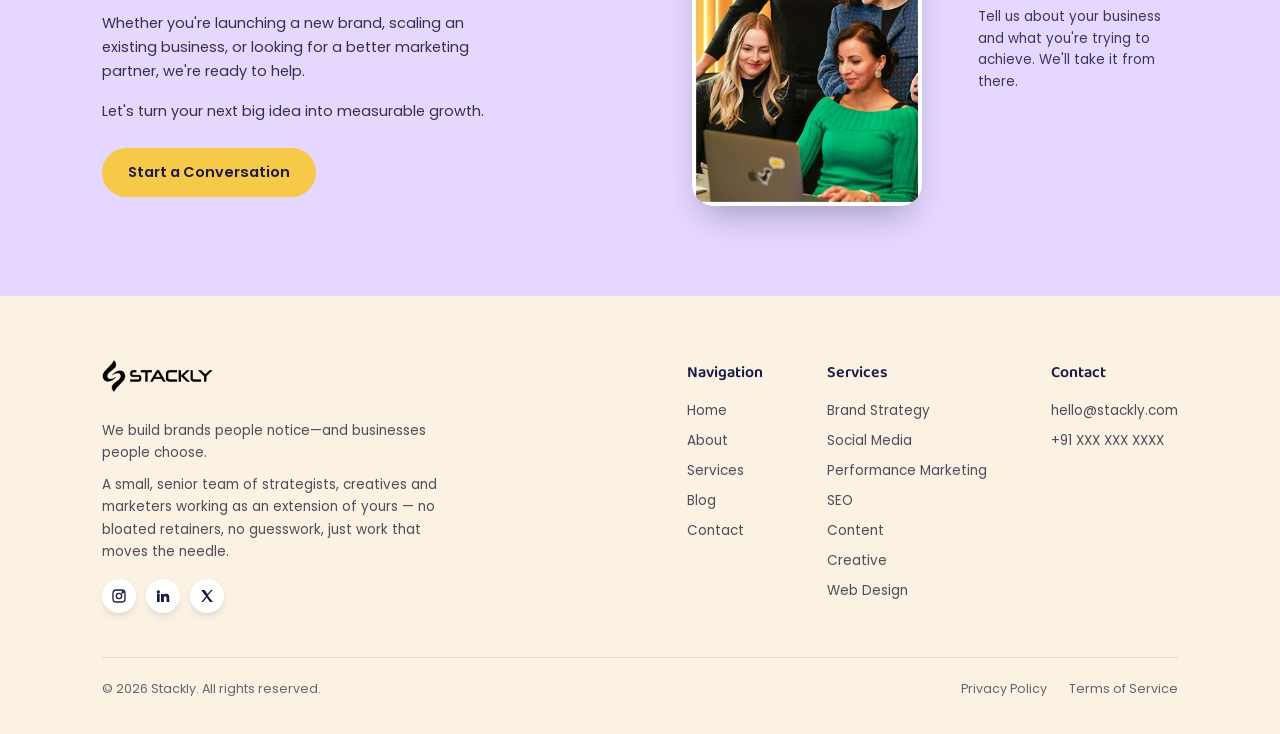
==== commit 935a5324: "first commit" ====
--- a/index.html
+++ b/index.html
@@ -115,7 +115,7 @@
           <svg class="card-bulb" viewBox="0 0 24 24" fill="none" stroke="currentColor" stroke-width="1.8"><path d="M9 18h6M10 21h4M12 3a6 6 0 0 0-3.5 10.9c.5.4.8 1 .8 1.6v.5h5.4v-.5c0-.6.3-1.2.8-1.6A6 6 0 0 0 12 3Z"/></svg>
         </div>
         <p>Position your brand, define your voice, and create a clear path forward.</p>
-        <button class="card-arrow" aria-label="Learn more" data-href="services.html"><svg viewBox="0 0 24 24" fill="none" stroke="currentColor" stroke-width="2.2" stroke-linecap="round" stroke-linejoin="round"><path d="M5 12h14M13 6l6 6-6 6"/></svg></button>
+        <button class="card-link" type="button" data-href="services.html">Learn more</button>
       </div>
 
       <div class="service-card card-pink">
@@ -124,7 +124,7 @@
           <svg class="card-bulb" viewBox="0 0 24 24" fill="none" stroke="currentColor" stroke-width="1.8"><path d="M9 18h6M10 21h4M12 3a6 6 0 0 0-3.5 10.9c.5.4.8 1 .8 1.6v.5h5.4v-.5c0-.6.3-1.2.8-1.6A6 6 0 0 0 12 3Z"/></svg>
         </div>
         <p>Build an engaged audience with content and campaigns designed for every major platform.</p>
-        <button class="card-arrow" aria-label="Learn more" data-href="services.html"><svg viewBox="0 0 24 24" fill="none" stroke="currentColor" stroke-width="2.2" stroke-linecap="round" stroke-linejoin="round"><path d="M5 12h14M13 6l6 6-6 6"/></svg></button>
+        <button class="card-link" type="button" data-href="services.html">Learn more</button>
       </div>
 
       <div class="service-card card-blue">
@@ -133,7 +133,7 @@
           <svg class="card-bulb" viewBox="0 0 24 24" fill="none" stroke="currentColor" stroke-width="1.8"><path d="M9 18h6M10 21h4M12 3a6 6 0 0 0-3.5 10.9c.5.4.8 1 .8 1.6v.5h5.4v-.5c0-.6.3-1.2.8-1.6A6 6 0 0 0 12 3Z"/></svg>
         </div>
         <p>Turn advertising budgets into qualified leads, sales, and measurable growth.</p>
-        <button class="card-arrow" aria-label="Learn more" data-href="services.html"><svg viewBox="0 0 24 24" fill="none" stroke="currentColor" stroke-width="2.2" stroke-linecap="round" stroke-linejoin="round"><path d="M5 12h14M13 6l6 6-6 6"/></svg></button>
+        <button class="card-link" type="button" data-href="services.html">Learn more</button>
       </div>
 
       <div class="service-card card-green">
@@ -142,7 +142,7 @@
           <svg class="card-bulb" viewBox="0 0 24 24" fill="none" stroke="currentColor" stroke-width="1.8"><path d="M9 18h6M10 21h4M12 3a6 6 0 0 0-3.5 10.9c.5.4.8 1 .8 1.6v.5h5.4v-.5c0-.6.3-1.2.8-1.6A6 6 0 0 0 12 3Z"/></svg>
         </div>
         <p>Get discovered, earn trust, and build long-term organic visibility.</p>
-        <button class="card-arrow" aria-label="Learn more" data-href="services.html"><svg viewBox="0 0 24 24" fill="none" stroke="currentColor" stroke-width="2.2" stroke-linecap="round" stroke-linejoin="round"><path d="M5 12h14M13 6l6 6-6 6"/></svg></button>
+        <button class="card-link" type="button" data-href="services.html">Learn more</button>
       </div>
 
       <div class="service-card card-purple">
@@ -151,7 +151,7 @@
           <svg class="card-bulb" viewBox="0 0 24 24" fill="none" stroke="currentColor" stroke-width="1.8"><path d="M9 18h6M10 21h4M12 3a6 6 0 0 0-3.5 10.9c.5.4.8 1 .8 1.6v.5h5.4v-.5c0-.6.3-1.2.8-1.6A6 6 0 0 0 12 3Z"/></svg>
         </div>
         <p>Create scroll-stopping visuals, campaigns, and brand experiences that people remember.</p>
-        <button class="card-arrow" aria-label="Learn more" data-href="services.html"><svg viewBox="0 0 24 24" fill="none" stroke="currentColor" stroke-width="2.2" stroke-linecap="round" stroke-linejoin="round"><path d="M5 12h14M13 6l6 6-6 6"/></svg></button>
+        <button class="card-link" type="button" data-href="services.html">Learn more</button>
       </div>
 
       <div class="service-card card-orange">
@@ -160,7 +160,7 @@
           <svg class="card-bulb" viewBox="0 0 24 24" fill="none" stroke="currentColor" stroke-width="1.8"><path d="M9 18h6M10 21h4M12 3a6 6 0 0 0-3.5 10.9c.5.4.8 1 .8 1.6v.5h5.4v-.5c0-.6.3-1.2.8-1.6A6 6 0 0 0 12 3Z"/></svg>
         </div>
         <p>Turn visitors into customers with high-converting websites and landing experiences.</p>
-        <button class="card-arrow" aria-label="Learn more" data-href="services.html"><svg viewBox="0 0 24 24" fill="none" stroke="currentColor" stroke-width="2.2" stroke-linecap="round" stroke-linejoin="round"><path d="M5 12h14M13 6l6 6-6 6"/></svg></button>
+        <button class="card-link" type="button" data-href="services.html">Learn more</button>
       </div>
     </div>
   </div>
--- a/css/home.css
+++ b/css/home.css
@@ -643,21 +643,13 @@
   max-width:92%;
 }
 
-.card-arrow{
-  margin-top:22px;
-  width:34px;height:34px;
-  border-radius:50%;
-  border:1.6px solid var(--navy);
-  background:transparent;
-  display:flex;align-items:center;justify-content:center;
-  cursor:pointer;
-  color:var(--navy);
-  transition:background .35s ease, transform .35s cubic-bezier(.34,1.56,.64,1);
-}
-
-.card-arrow svg{width:15px;height:15px;transition:transform .35s ease;}
-
-.service-card:hover .card-arrow{background:var(--navy);color:var(--cream);transform:rotate(45deg);}
+.card-link{
+  margin-top:22px;padding:0;border:0;background:none;
+  color:var(--navy);font:600 13px 'Poppins',sans-serif;text-decoration:underline;
+  text-underline-offset:4px;cursor:pointer;transition:opacity .2s ease;
+}
+
+.card-link:hover{opacity:.7;}
 
 @media (max-width:980px){
 .cards-grid{grid-template-columns:1fr 1fr;}
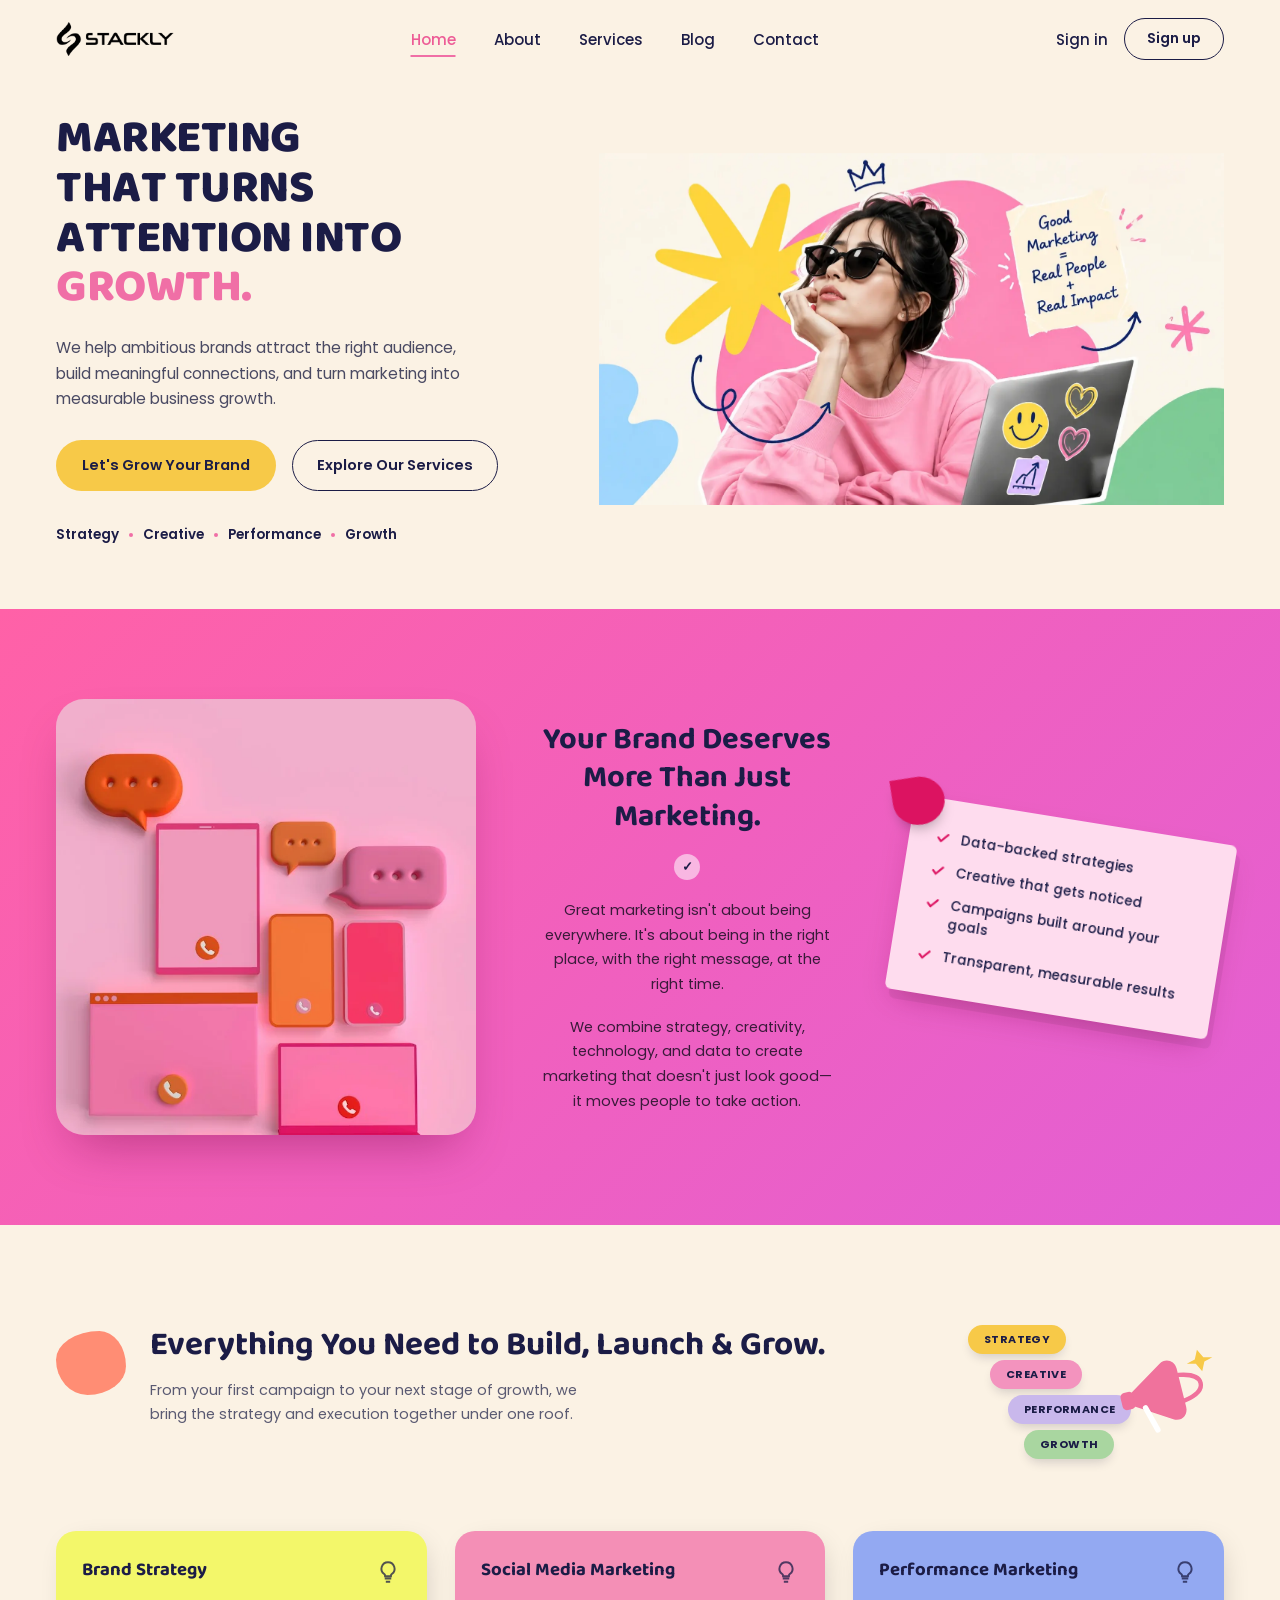
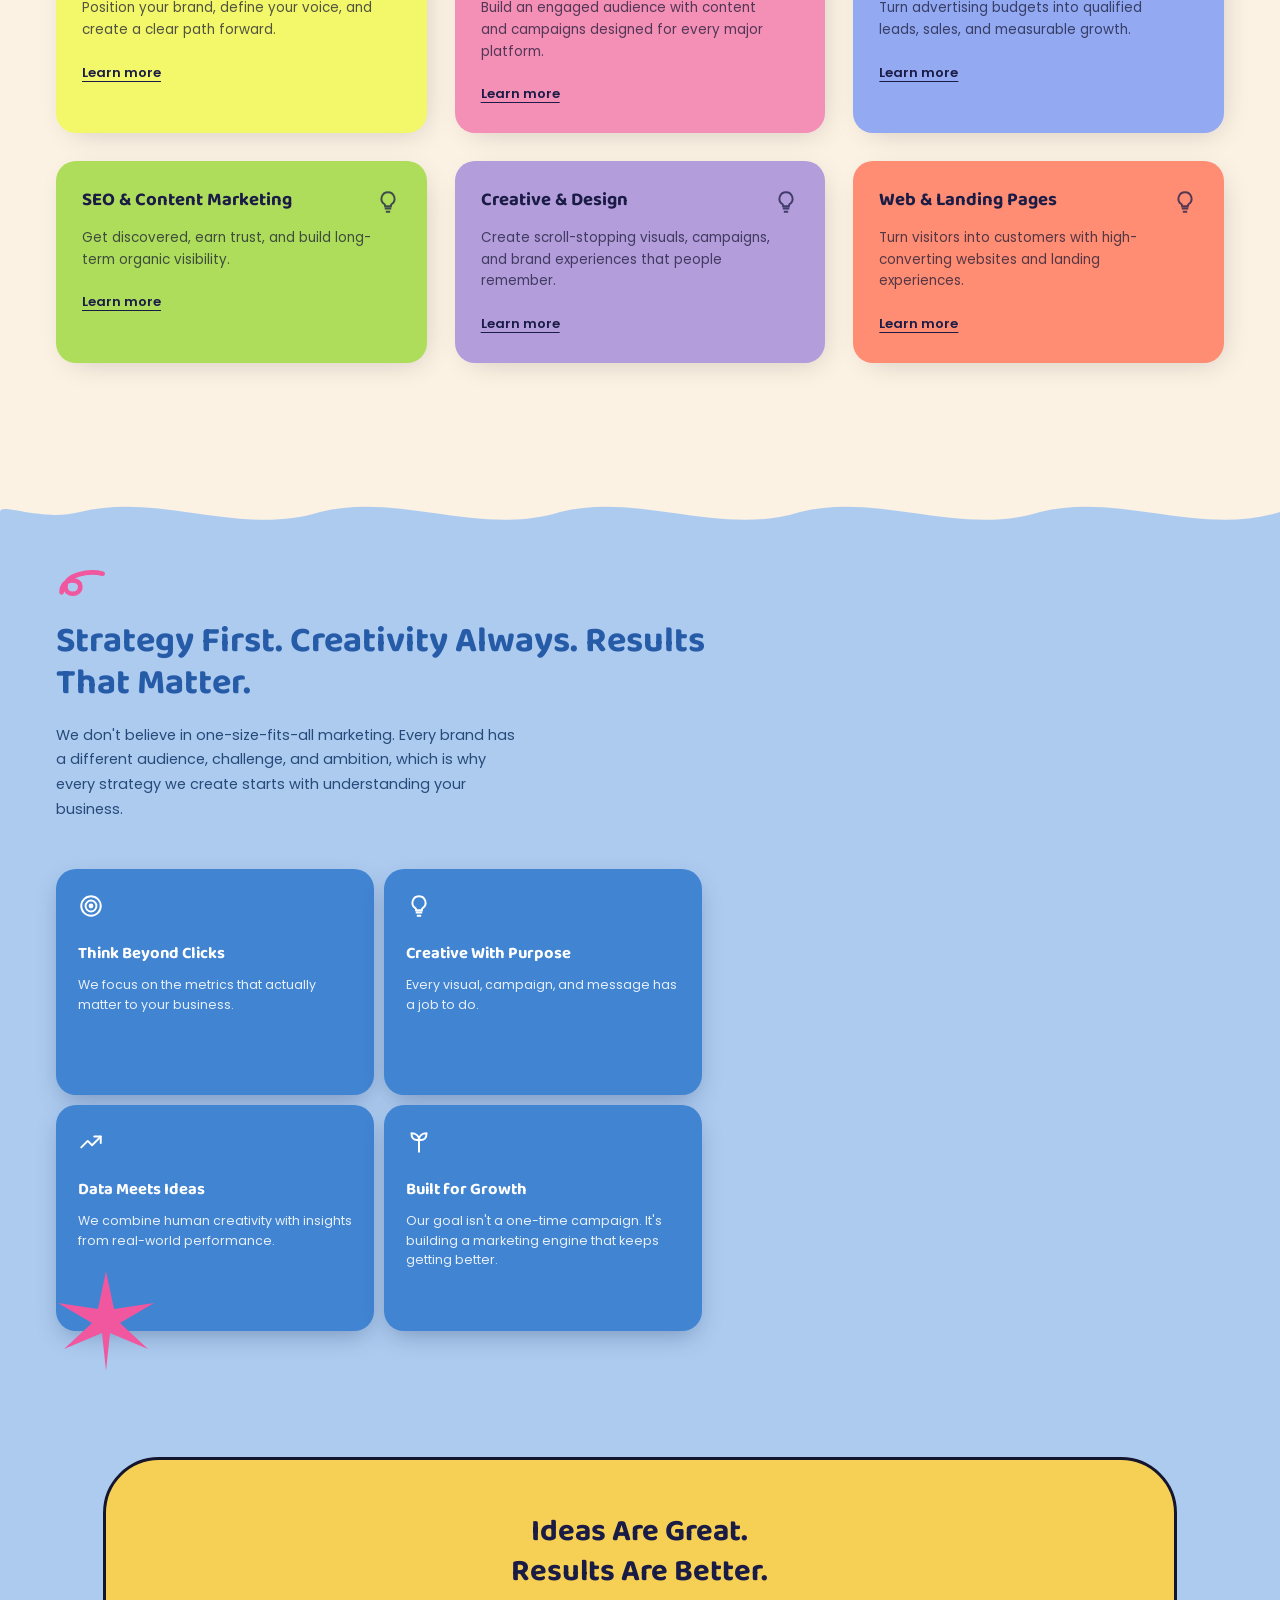
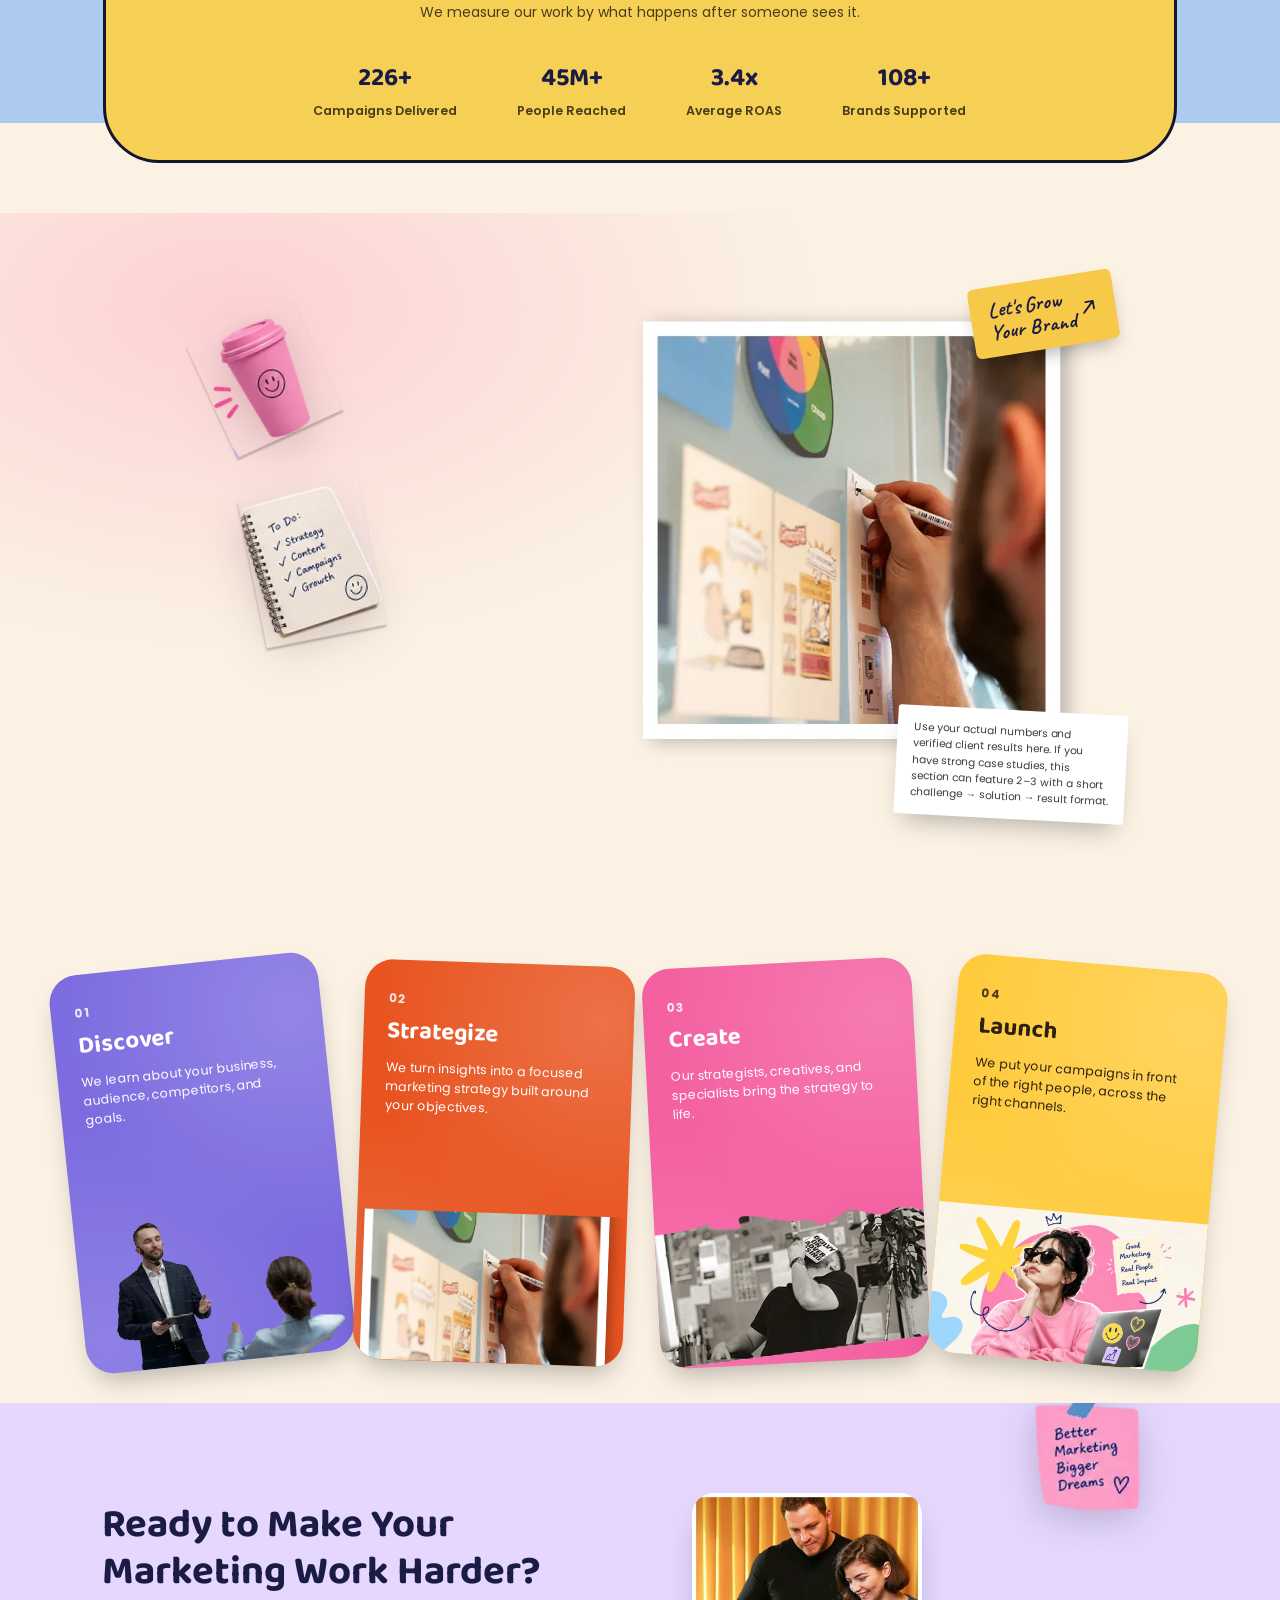
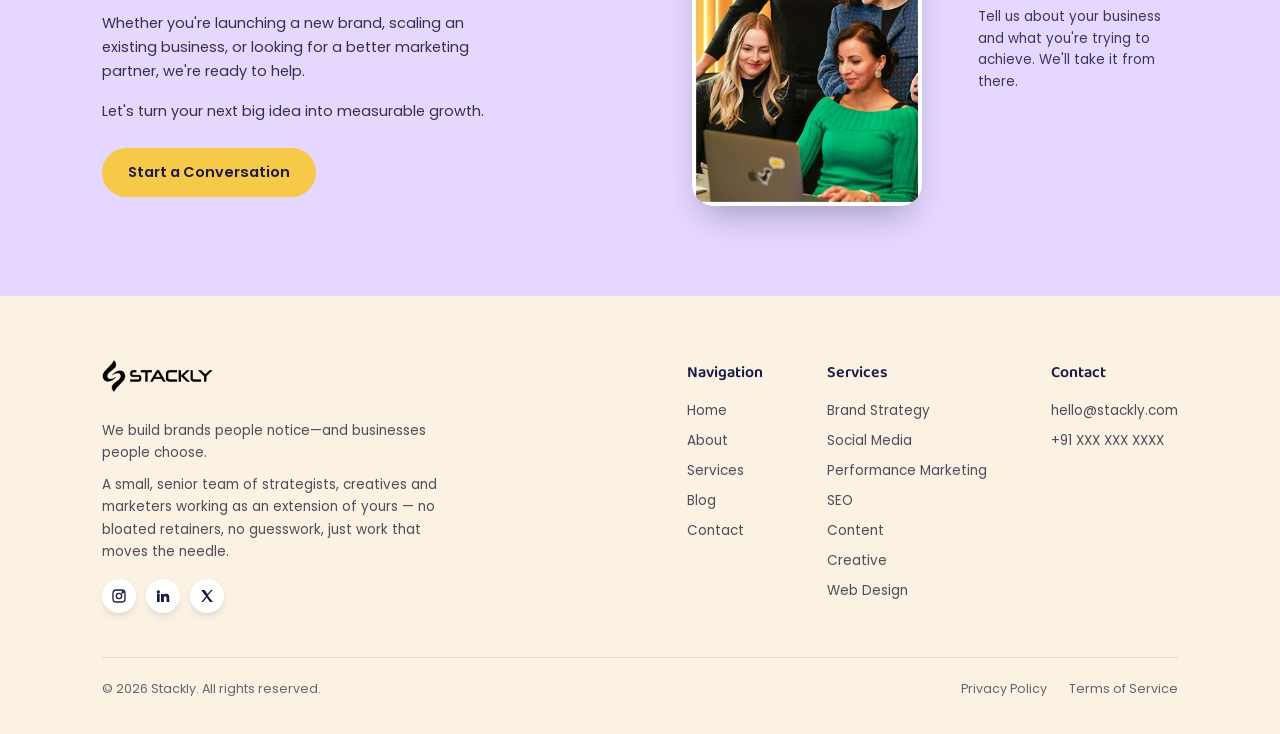
==== commit df31beb3: "bugs" ====
--- a/index.html
+++ b/index.html
@@ -244,12 +244,13 @@
       </div>
       <div class="proc-photo"><img src="assets/images/home-consultant-presenting-to-a.webp" alt="Consultant presenting to a client"></div>
     </div>
-    <div class="proc-card no-photo" style="--rot:2deg;--bg:#e8531f">
+    <div class="proc-card" style="--rot:2deg;--bg:#e8531f">
       <div class="proc-content">
         <span class="proc-num">02</span>
         <h3>Strategize</h3>
         <p>We turn insights into a focused marketing strategy built around your objectives.</p>
       </div>
+      <div class="proc-photo"><img src="assets/images/home-team-planning-a-campaign.webp" alt="Team planning a marketing campaign"></div>
     </div>
     <div class="proc-card" style="--rot:-3deg;--bg:#f45fa0">
       <div class="proc-content">
@@ -259,12 +260,13 @@
       </div>
       <div class="proc-photo"><img src="assets/images/home-designer-pinning-creative-concepts.webp" alt="Designer pinning creative concepts to a board"></div>
     </div>
-    <div class="proc-card no-photo dark-text" style="--rot:5deg;--bg:#ffcb3d">
+    <div class="proc-card dark-text" style="--rot:5deg;--bg:#ffcb3d">
       <div class="proc-content">
         <span class="proc-num">04</span>
         <h3>Launch</h3>
         <p>We put your campaigns in front of the right people, across the right channels.</p>
       </div>
+      <div class="proc-photo"><img src="assets/images/home-marketing-that-turns-attention.webp" alt="Illustration of a marketing campaign reaching its audience"></div>
     </div>
   </div>
 </section>
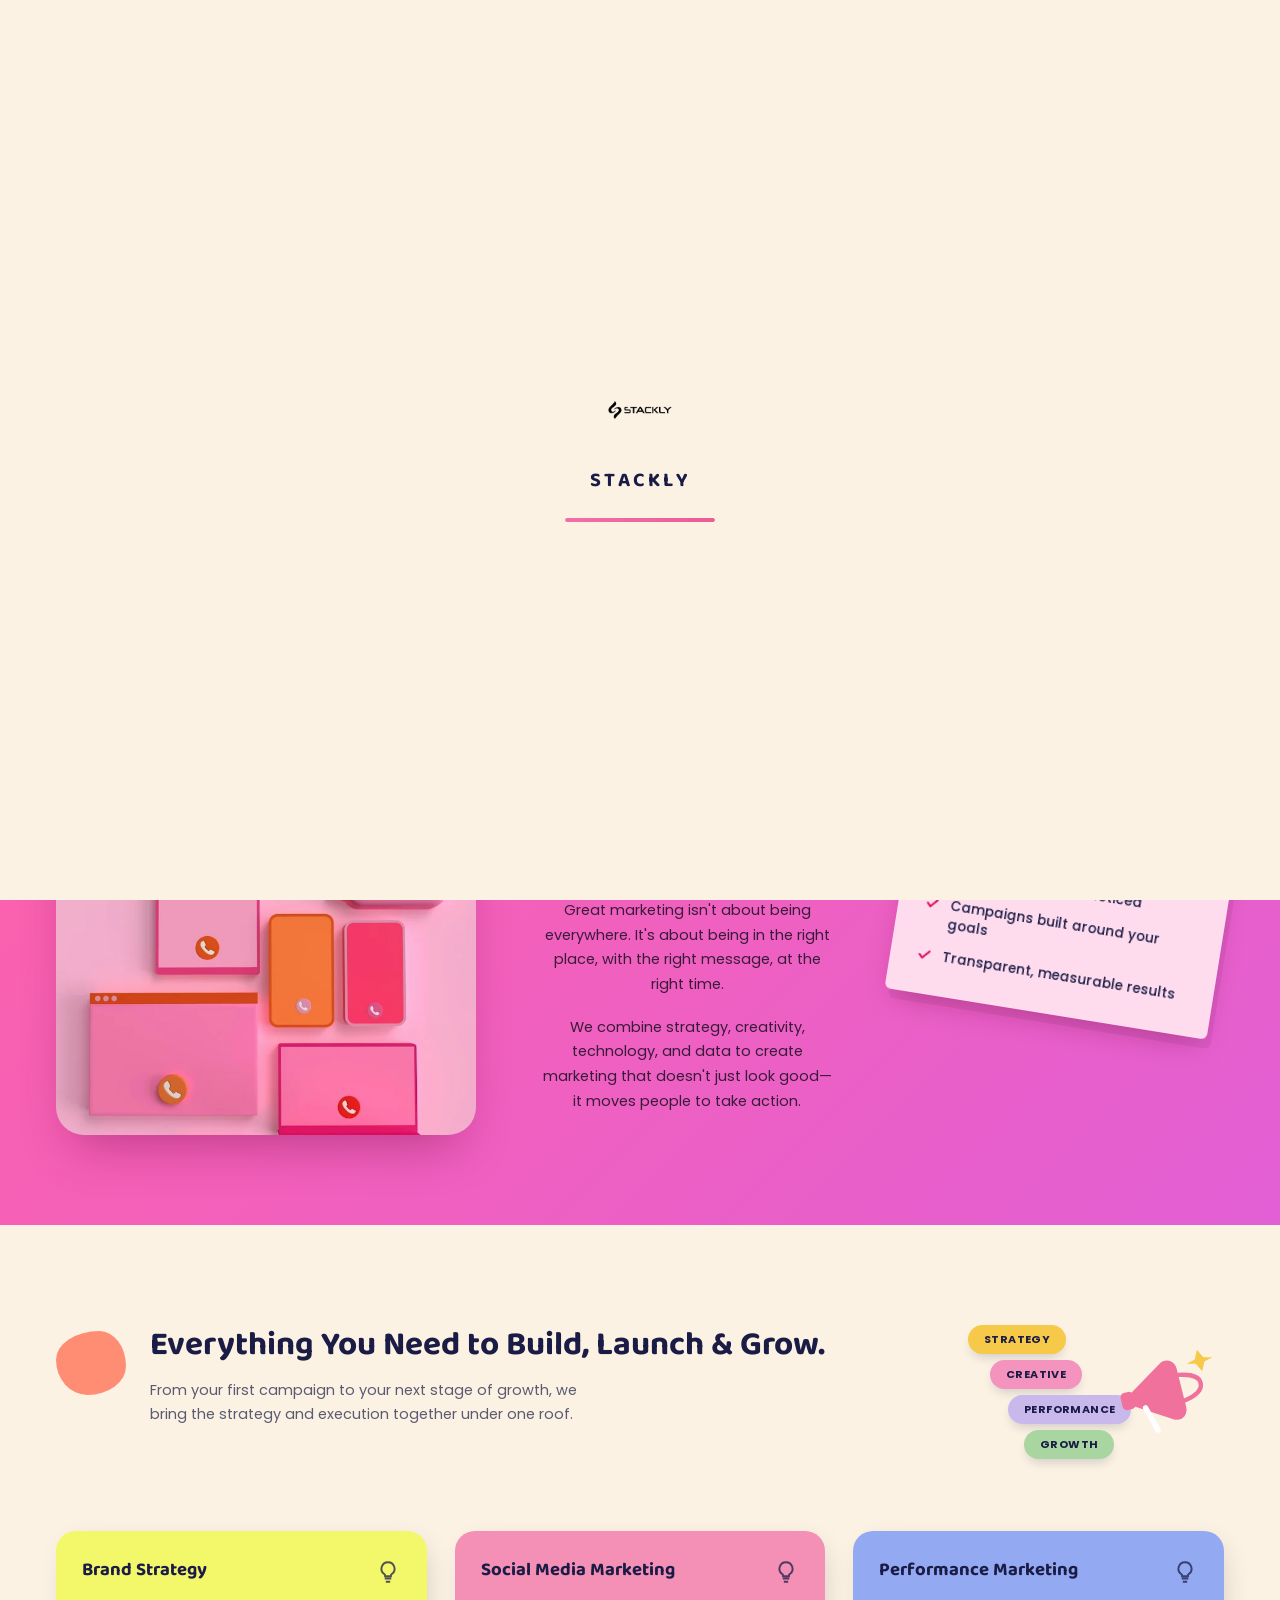
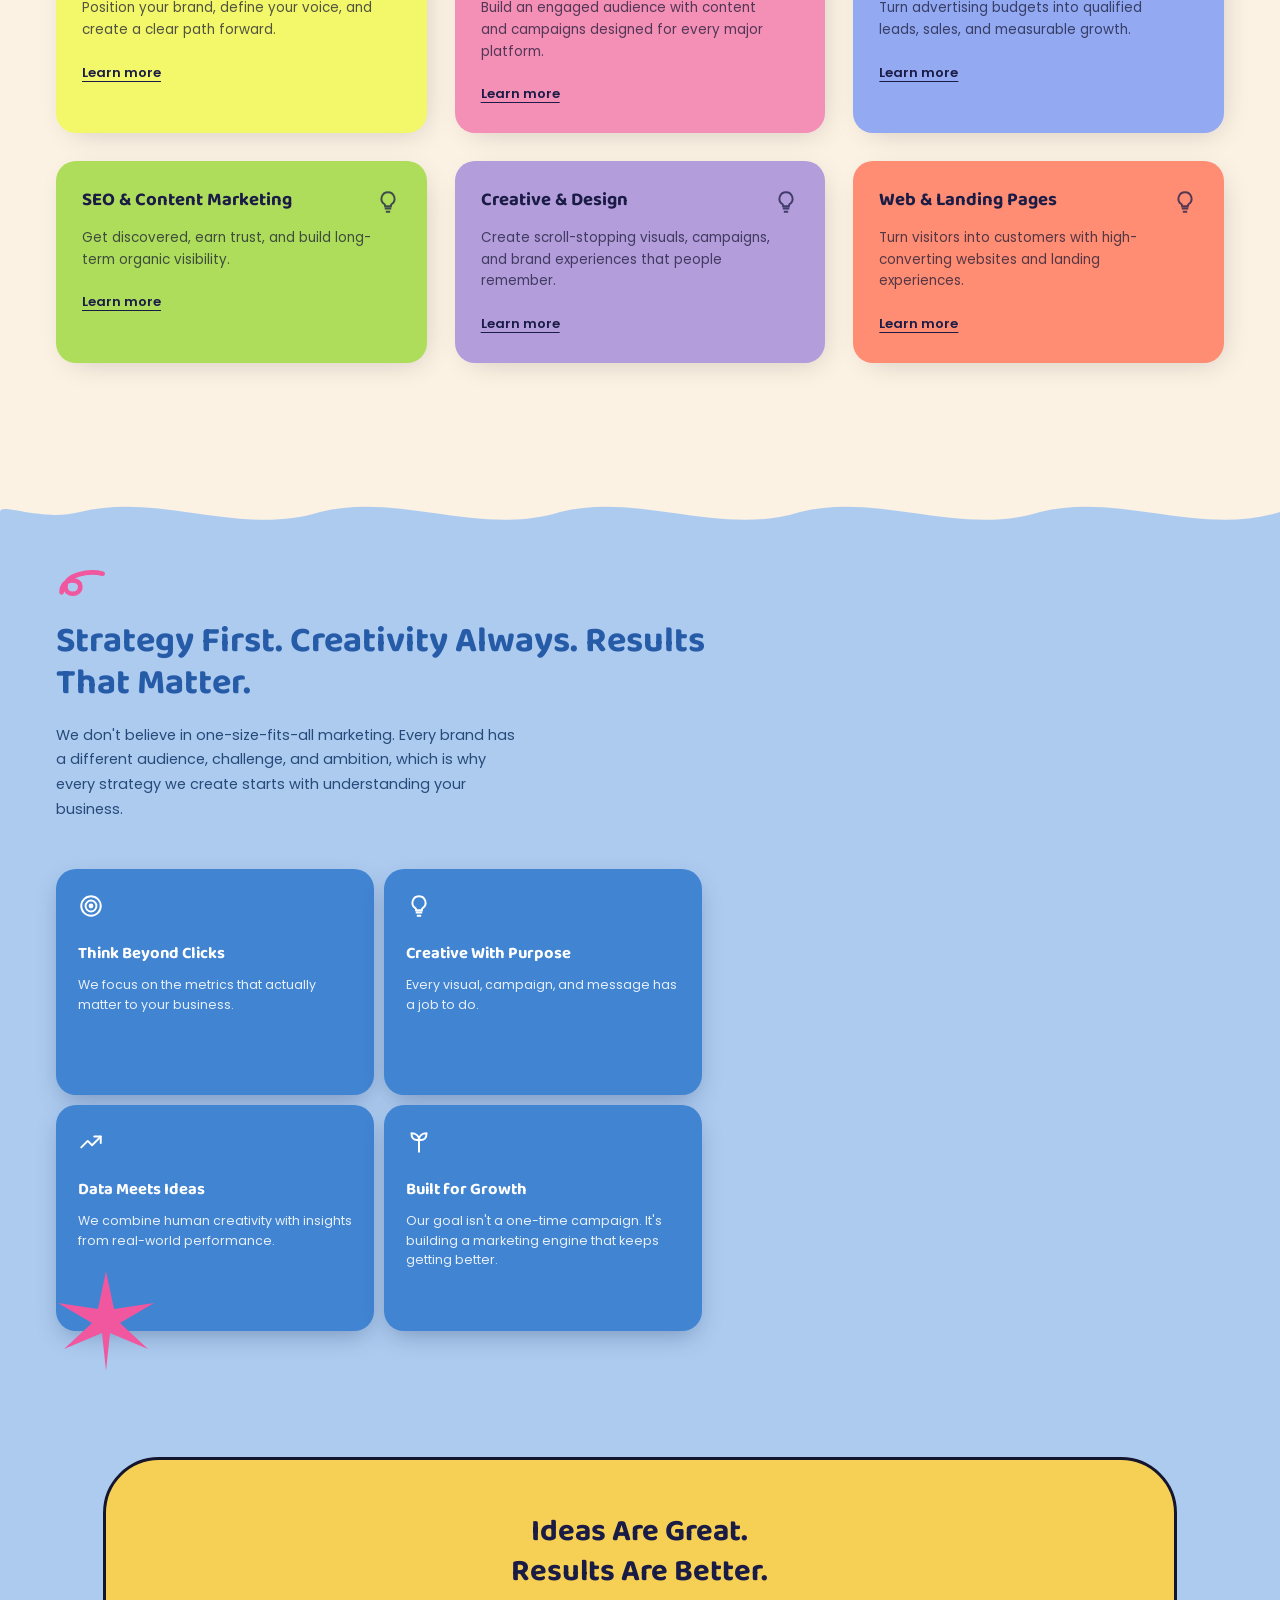
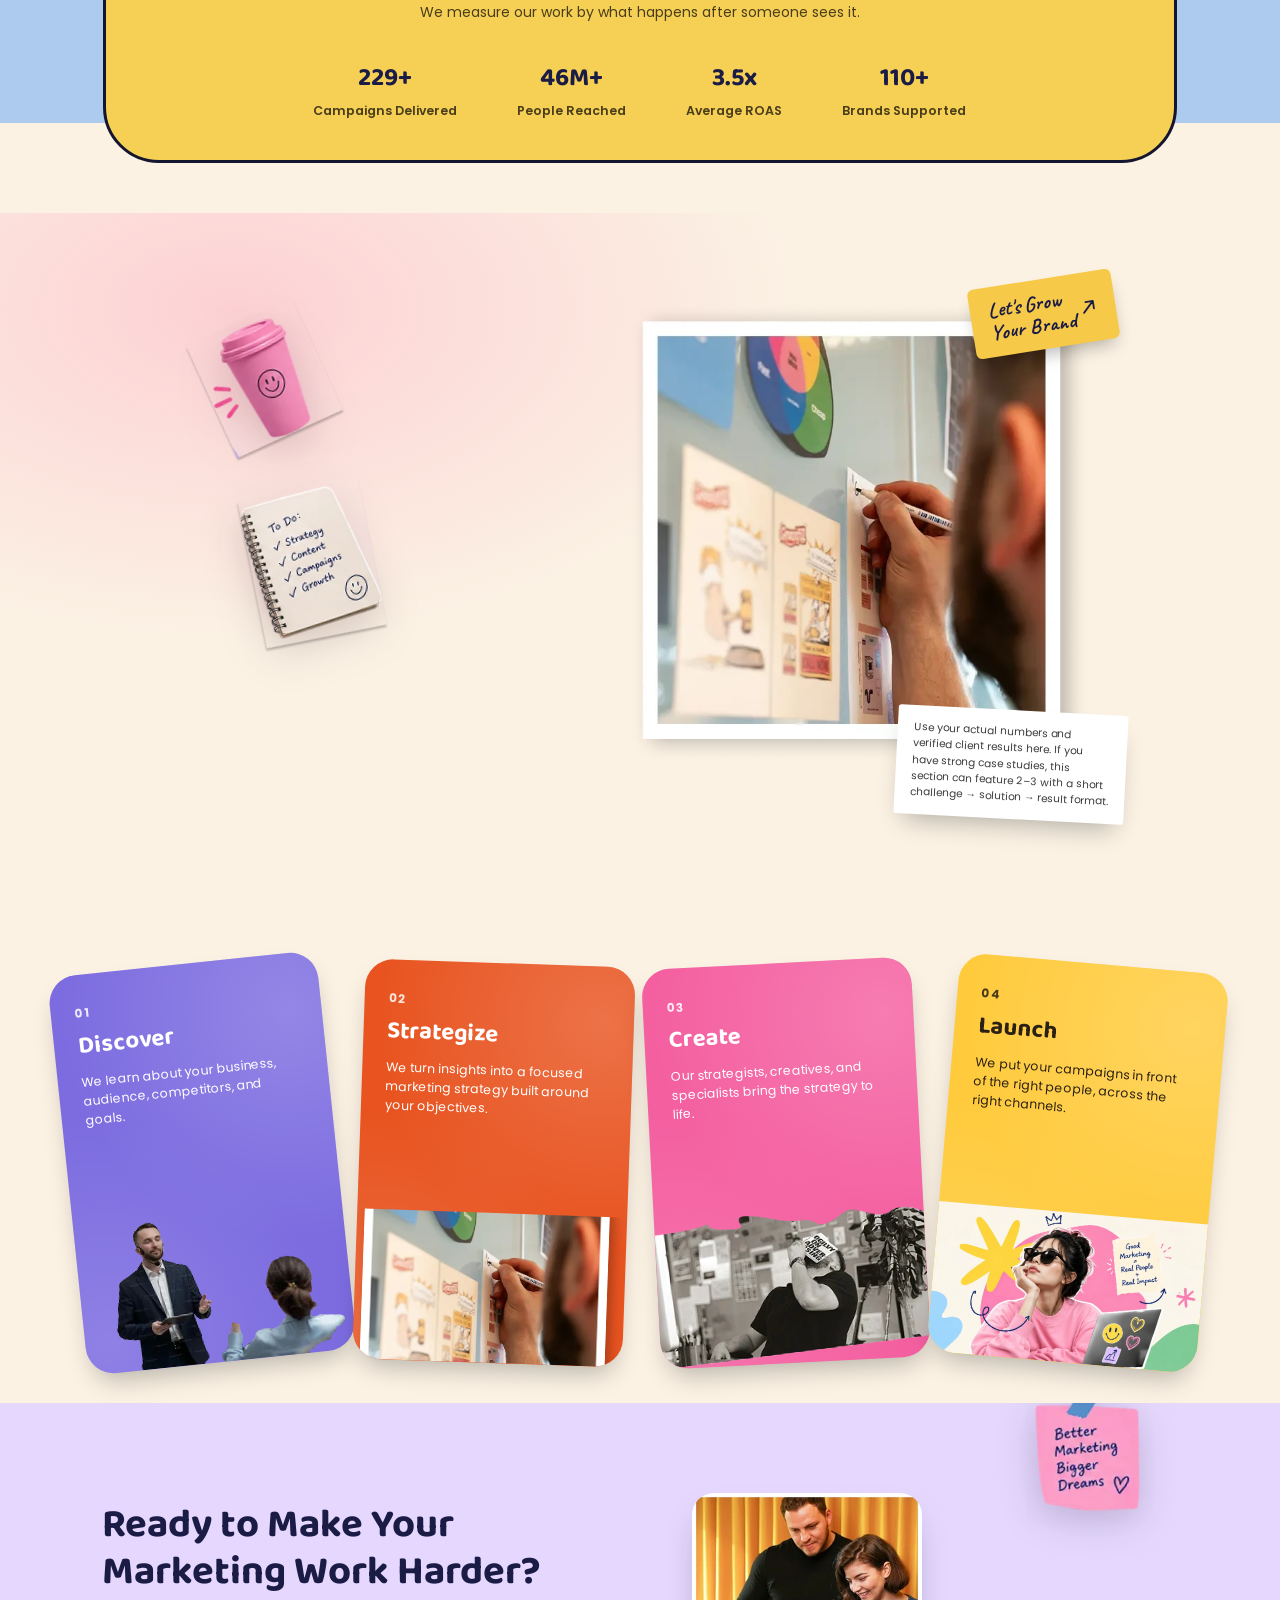
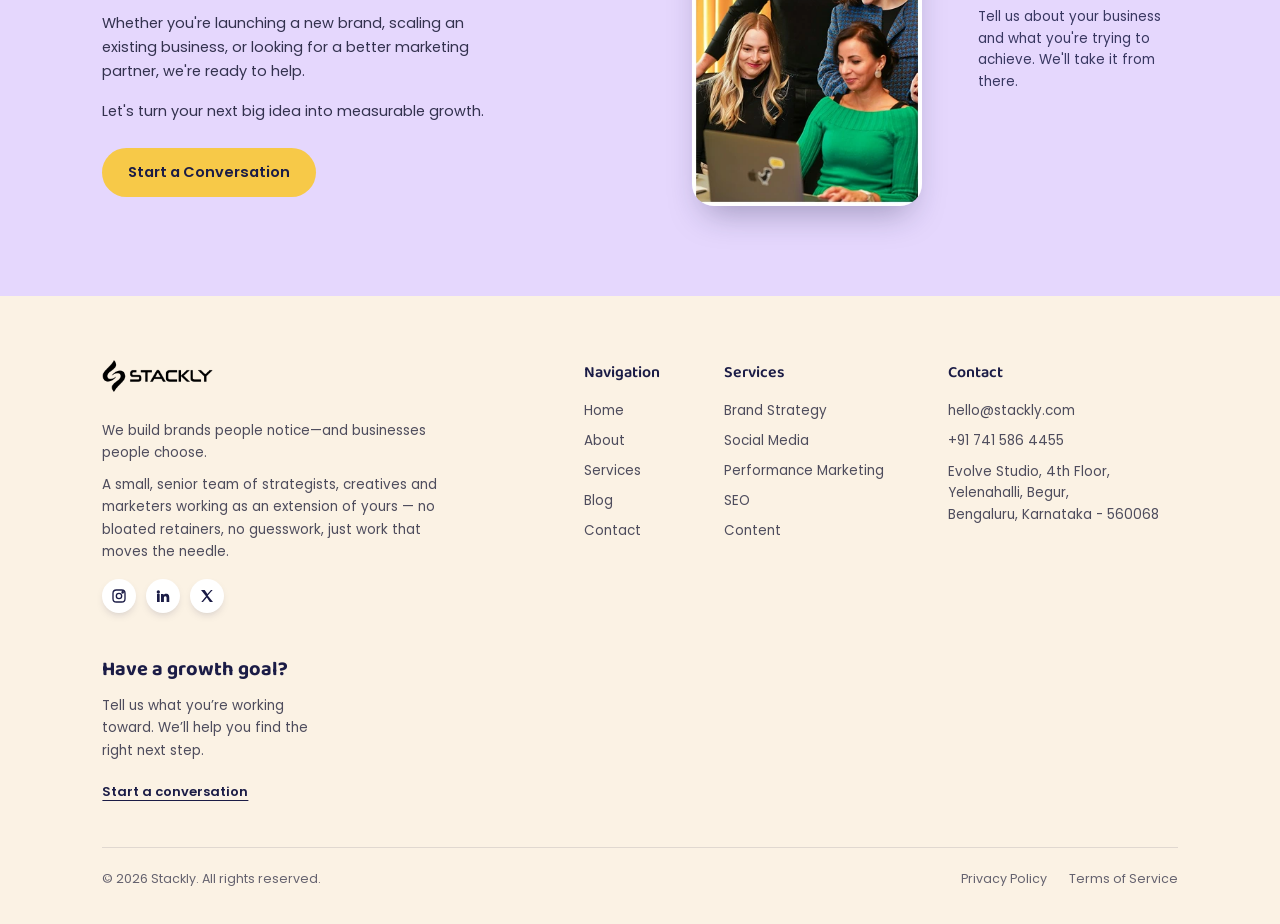
==== commit c72174b3: "bugs" ====
--- a/index.html
+++ b/index.html
@@ -21,7 +21,7 @@
   <div class="pl-mark"><img src="assets/images/logo-black.webp" alt=""></div>
   <div class="pl-word">STACKLY</div>
   <div class="pl-bar"></div>
-</div>
+</div> 
 
 <div data-include="header"></div>
 
@@ -115,7 +115,7 @@
           <svg class="card-bulb" viewBox="0 0 24 24" fill="none" stroke="currentColor" stroke-width="1.8"><path d="M9 18h6M10 21h4M12 3a6 6 0 0 0-3.5 10.9c.5.4.8 1 .8 1.6v.5h5.4v-.5c0-.6.3-1.2.8-1.6A6 6 0 0 0 12 3Z"/></svg>
         </div>
         <p>Position your brand, define your voice, and create a clear path forward.</p>
-        <button class="card-link" type="button" data-href="services.html">Learn more</button>
+        <button class="card-link" type="button" data-href="404.html">Learn more</button>
       </div>
 
       <div class="service-card card-pink">
@@ -124,7 +124,7 @@
           <svg class="card-bulb" viewBox="0 0 24 24" fill="none" stroke="currentColor" stroke-width="1.8"><path d="M9 18h6M10 21h4M12 3a6 6 0 0 0-3.5 10.9c.5.4.8 1 .8 1.6v.5h5.4v-.5c0-.6.3-1.2.8-1.6A6 6 0 0 0 12 3Z"/></svg>
         </div>
         <p>Build an engaged audience with content and campaigns designed for every major platform.</p>
-        <button class="card-link" type="button" data-href="services.html">Learn more</button>
+        <button class="card-link" type="button" data-href="404.html">Learn more</button>
       </div>
 
       <div class="service-card card-blue">
@@ -133,7 +133,7 @@
           <svg class="card-bulb" viewBox="0 0 24 24" fill="none" stroke="currentColor" stroke-width="1.8"><path d="M9 18h6M10 21h4M12 3a6 6 0 0 0-3.5 10.9c.5.4.8 1 .8 1.6v.5h5.4v-.5c0-.6.3-1.2.8-1.6A6 6 0 0 0 12 3Z"/></svg>
         </div>
         <p>Turn advertising budgets into qualified leads, sales, and measurable growth.</p>
-        <button class="card-link" type="button" data-href="services.html">Learn more</button>
+        <button class="card-link" type="button" data-href="404.html">Learn more</button>
       </div>
 
       <div class="service-card card-green">
@@ -142,7 +142,7 @@
           <svg class="card-bulb" viewBox="0 0 24 24" fill="none" stroke="currentColor" stroke-width="1.8"><path d="M9 18h6M10 21h4M12 3a6 6 0 0 0-3.5 10.9c.5.4.8 1 .8 1.6v.5h5.4v-.5c0-.6.3-1.2.8-1.6A6 6 0 0 0 12 3Z"/></svg>
         </div>
         <p>Get discovered, earn trust, and build long-term organic visibility.</p>
-        <button class="card-link" type="button" data-href="services.html">Learn more</button>
+        <button class="card-link" type="button" data-href="404.html">Learn more</button>
       </div>
 
       <div class="service-card card-purple">
@@ -151,7 +151,7 @@
           <svg class="card-bulb" viewBox="0 0 24 24" fill="none" stroke="currentColor" stroke-width="1.8"><path d="M9 18h6M10 21h4M12 3a6 6 0 0 0-3.5 10.9c.5.4.8 1 .8 1.6v.5h5.4v-.5c0-.6.3-1.2.8-1.6A6 6 0 0 0 12 3Z"/></svg>
         </div>
         <p>Create scroll-stopping visuals, campaigns, and brand experiences that people remember.</p>
-        <button class="card-link" type="button" data-href="services.html">Learn more</button>
+        <button class="card-link" type="button" data-href="404.html">Learn more</button>
       </div>
 
       <div class="service-card card-orange">
@@ -160,7 +160,7 @@
           <svg class="card-bulb" viewBox="0 0 24 24" fill="none" stroke="currentColor" stroke-width="1.8"><path d="M9 18h6M10 21h4M12 3a6 6 0 0 0-3.5 10.9c.5.4.8 1 .8 1.6v.5h5.4v-.5c0-.6.3-1.2.8-1.6A6 6 0 0 0 12 3Z"/></svg>
         </div>
         <p>Turn visitors into customers with high-converting websites and landing experiences.</p>
-        <button class="card-link" type="button" data-href="services.html">Learn more</button>
+        <button class="card-link" type="button" data-href="404.html">Learn more</button>
       </div>
     </div>
   </div>
--- a/css/base.css
+++ b/css/base.css
@@ -176,6 +176,11 @@
   opacity:.75;
   margin-top:10px;
 }
+.footer-cta{max-width:230px;align-self:flex-start;padding-top:0;}
+.footer-cta h4{font-family:'Baloo 2',sans-serif;font-size:20px;font-weight:700;color:var(--site-navy);}
+.footer-cta p{margin:10px 0 16px;font-size:13.5px;line-height:1.65;color:var(--site-ink);opacity:.75;}
+.footer-cta a{display:inline-block;color:var(--site-navy);font-size:13px;font-weight:600;text-decoration:underline;text-underline-offset:4px;}
+.footer-cta a:hover{color:var(--site-pink-deep);}
 .footer-cols{display:flex;gap:64px;flex-wrap:wrap;}
 .footer-col h4{
   font-family:'Baloo 2',sans-serif;
@@ -194,6 +199,7 @@
   transition:opacity .25s ease, transform .25s ease, color .25s ease;
 }
 .footer-col a:hover{opacity:1;transform:translateX(3px);color:var(--site-pink-deep);}
+.footer-address{max-width:230px;font-size:13.5px;line-height:1.6;color:var(--site-ink);opacity:.75;}
 .footer-social{display:flex;gap:10px;margin-top:16px;}
 .footer-social a{
   width:34px;height:34px;
--- a/css/preloader.css
+++ b/css/preloader.css
@@ -7,7 +7,7 @@
 #preloader{
   position:fixed;
   inset:0;
-  z-index:4000;
+  z-index:10000;
   display:flex;
   align-items:center;
   justify-content:center;
